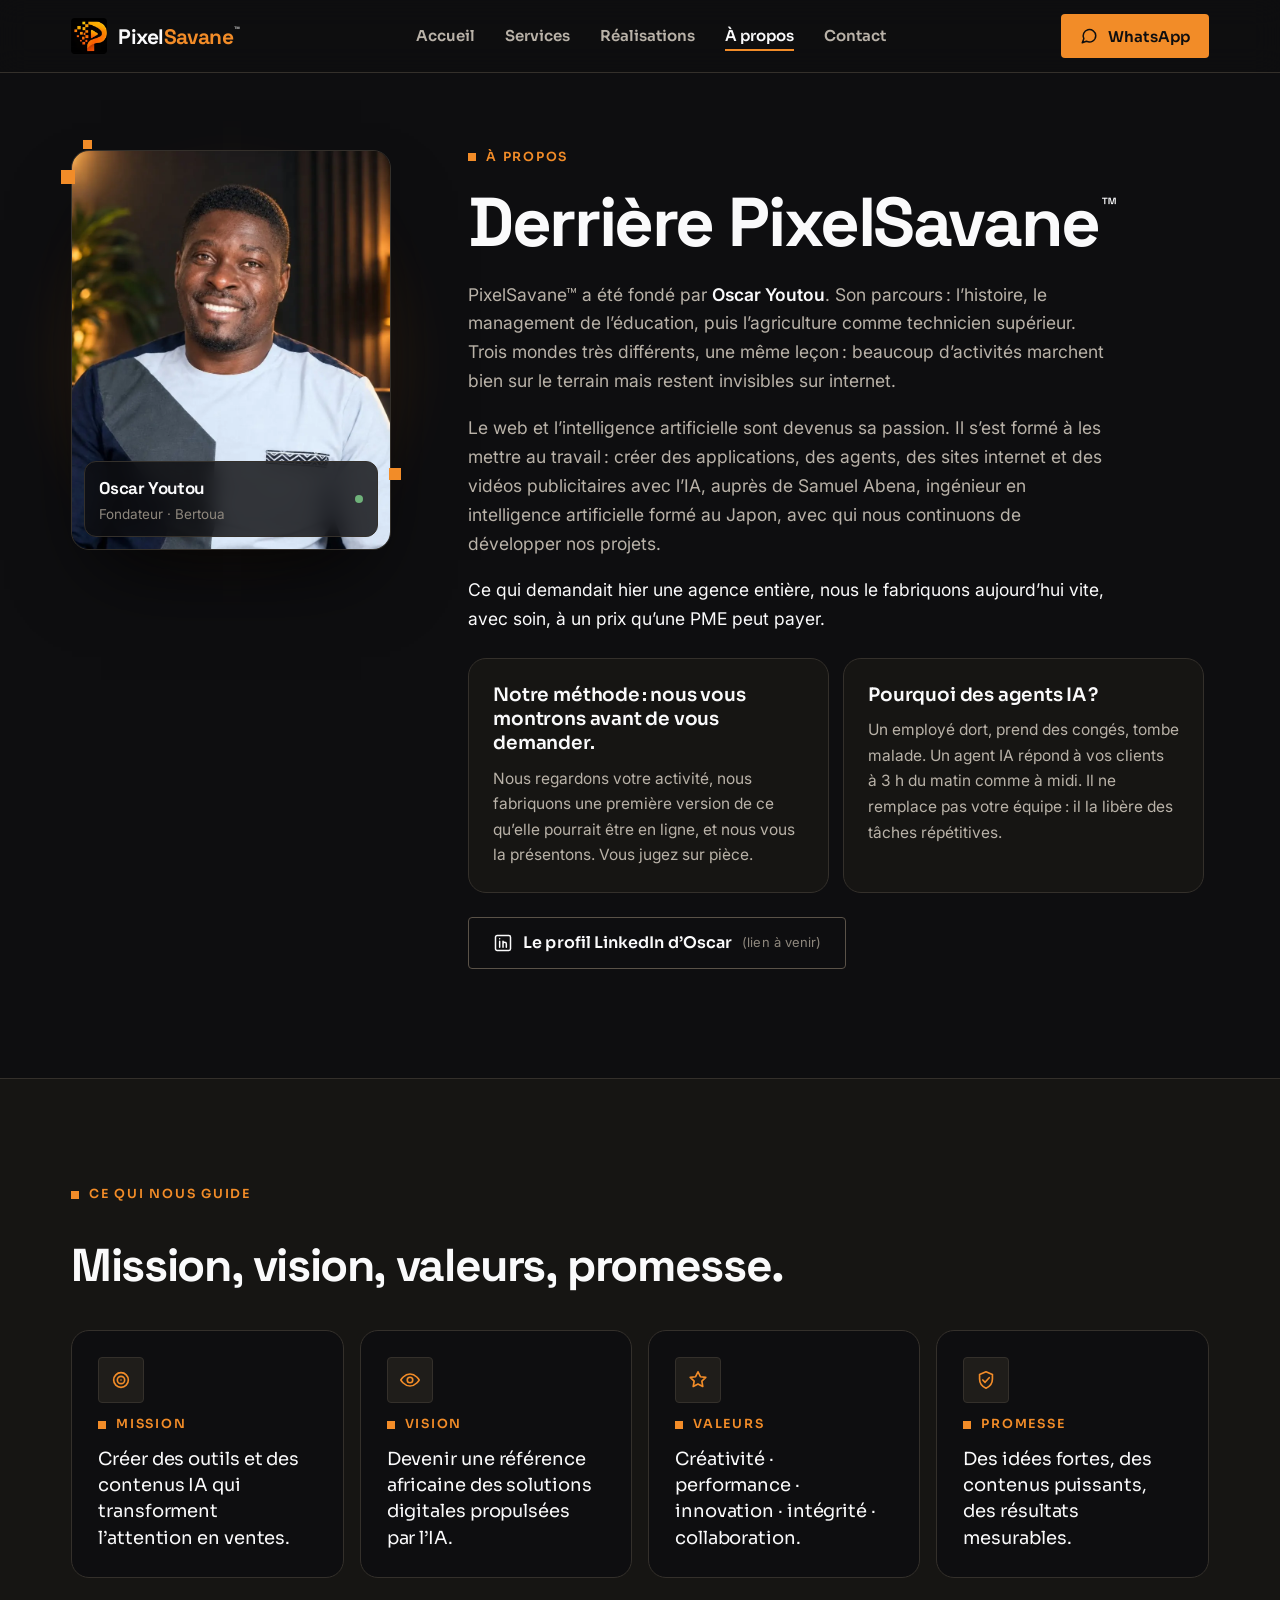
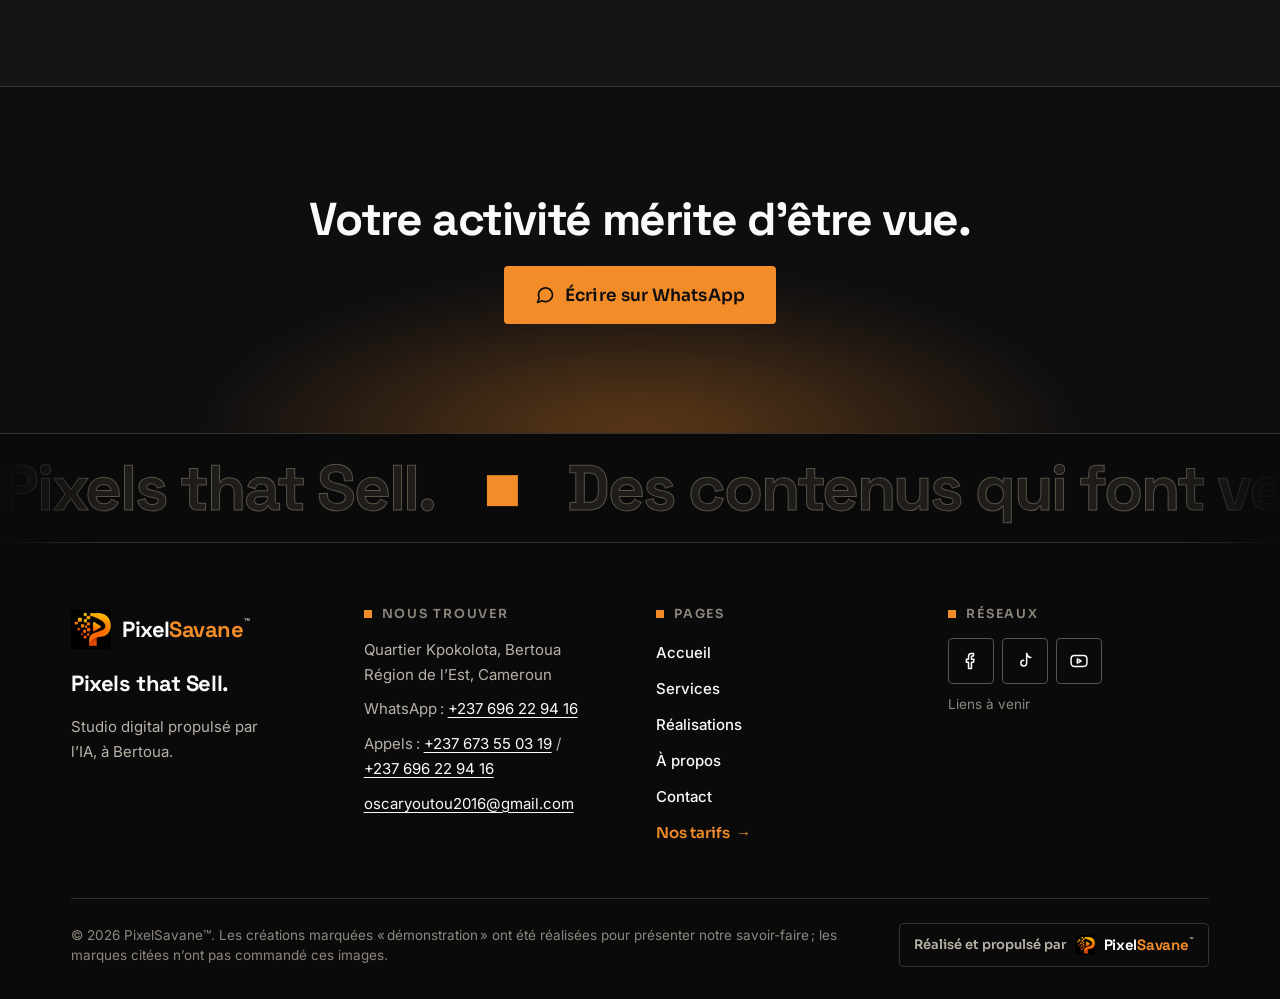
==== a-propos.html @ e48ae639 "Add files via upload" ====
<!doctype html>
<html lang="fr">
<head>
<meta charset="utf-8">
<meta name="viewport" content="width=device-width, initial-scale=1">
<title>À propos · PixelSavane™ : Oscar Youtou, studio digital à Bertoua</title>
<meta name="description" content="PixelSavane a été fondé par Oscar Youtou à Bertoua : un studio digital propulsé par l’IA qui fait exister en ligne les activités qui marchent sur le terrain.">
<meta name="theme-color" content="#0E0E10">
<meta property="og:type" content="website">
<meta property="og:locale" content="fr_FR">
<meta property="og:site_name" content="PixelSavane">
<meta property="og:title" content="À propos · Derrière PixelSavane™">
<meta property="og:description" content="Oscar Youtou, fondateur de PixelSavane, studio digital propulsé par l’IA à Bertoua.">
<meta property="og:image" content="assets/img/oscar-portrait-pro.jpg">
<link rel="icon" type="image/png" href="assets/img/icone.png">
<link rel="preconnect" href="https://fonts.googleapis.com">
<link rel="preconnect" href="https://fonts.gstatic.com" crossorigin>
<link rel="stylesheet" href="https://fonts.googleapis.com/css2?family=Inter:wght@400;500;600&amp;family=JetBrains+Mono:wght@400;500;700&amp;family=Sora:wght@400;600&amp;family=Space+Grotesk:wght@500;700&amp;display=swap">
<link rel="stylesheet" href="assets/css/pixelsavane.css">
<script src="assets/js/config.js" defer></script>
<script src="assets/js/main.js" defer></script>
</head>
<body>
<div class="ps">
<a class="ps-skip" href="#contenu">Aller au contenu</a>

<div class="ps-top">
<header class="ps-hd">
<div class="ps-wrap ps-hd__bar">
<a href="index.html" class="ps-logo" aria-label="PixelSavane, accueil"><img src="assets/img/icone.png" alt="" width="36" height="36"><span class="ps-logo__nom">Pixel<span>Savane</span><sup class="ps-tm">™</sup></span></a>
<nav class="ps-nav ps-only-d" aria-label="Menu principal">
<a href="index.html">Accueil</a>
<a href="services.html">Services</a>
<a href="realisations.html">Réalisations</a>
<a href="a-propos.html" aria-current="page">À propos</a>
<a href="contact.html">Contact</a>
</nav>
<a href="https://wa.me/237696229416" data-wa="Bonjour PixelSavane, j’ai un projet :" class="ps-btn ps-btn--o ps-hd__btn ps-only-d"><svg class="ps-i18" viewBox="0 0 24 24" fill="none" stroke="currentColor" stroke-width="2" stroke-linecap="round" stroke-linejoin="round" aria-hidden="true"><path d="M21 11.5a8.4 8.4 0 0 1-12.4 7.4L3 21l2.1-5.4A8.4 8.4 0 1 1 21 11.5z"></path></svg>WhatsApp</a>
<button type="button" class="ps-btn ps-btn--line ps-hd__btn ps-hd__menu ps-only-m" aria-expanded="false" aria-controls="ps-menu" data-menu><svg class="ps-i18" viewBox="0 0 24 24" fill="none" stroke="currentColor" stroke-width="2" stroke-linecap="round" aria-hidden="true"><path d="M4 7h16M4 12h16M4 17h16"></path></svg><span>Menu</span></button>
</div>
<nav id="ps-menu" class="ps-only-m" aria-label="Menu principal" hidden>
<a href="index.html" class="ps-mlink ps-pop" style="--d:0s"><span>Accueil</span><small aria-hidden="true">01</small></a>
<a href="services.html" class="ps-mlink ps-pop" style="--d:.05s"><span>Services</span><small aria-hidden="true">02</small></a>
<a href="realisations.html" class="ps-mlink ps-pop" style="--d:.1s"><span>Réalisations</span><small aria-hidden="true">03</small></a>
<a href="a-propos.html" aria-current="page" class="ps-mlink ps-pop" style="--d:.15s"><span>À propos</span><small aria-hidden="true">04</small></a>
<a href="contact.html" class="ps-mlink ps-pop" style="--d:.2s"><span>Contact</span><small aria-hidden="true">05</small></a>
<a href="https://wa.me/237696229416" data-wa="Bonjour PixelSavane, j’ai un projet :" class="ps-btn ps-btn--o ps-pop" style="--d:.3s;margin-top:20px;width:100%"><svg viewBox="0 0 24 24" fill="none" stroke="currentColor" stroke-width="2" stroke-linecap="round" stroke-linejoin="round" aria-hidden="true"><path d="M21 11.5a8.4 8.4 0 0 1-12.4 7.4L3 21l2.1-5.4A8.4 8.4 0 1 1 21 11.5z"></path></svg>Écrire sur WhatsApp</a>
<a href="https://pixelsavane-page.vercel.app/" data-lien="pageDeVente" class="ps-btn ps-btn--tarif ps-pop" style="--d:.36s;margin-top:10px;width:100%">Nos tarifs <span class="ps-arr" aria-hidden="true">→</span></a>
</nav>
</header>
</div>

<main id="contenu">

<section aria-labelledby="titre-page" class="ps-sec" style="padding-top:clamp(40px,6cqi,96px);overflow:hidden">
<div class="ps-wrap ps-apropos">
<div class="ps-portrait ps-in">
<div class="ps-glow" aria-hidden="true" style="inset:0 -12% -6%"></div>
<span class="ps-px" style="left:-10px;top:20px;--s:14px"></span>
<span class="ps-px" style="left:12px;top:-10px;--s:9px;--d:.8s"></span>
<span class="ps-px" style="right:-10px;bottom:70px;--s:12px;--d:1.6s"></span>
<figure class="ps-float ps-card" style="--t:9s">
<div class="ps-media"><picture><source srcset="assets/img/oscar-portrait-pro.webp" type="image/webp"><img src="assets/img/oscar-portrait-pro.jpg" alt="Oscar Youtou, fondateur de PixelSavane, souriant" width="820" height="1081"></picture></div>
<figcaption><span><span class="ps-portrait__nom">Oscar Youtou</span><span class="ps-sm">Fondateur · Bertoua</span></span><span class="ps-live" aria-hidden="true"></span></figcaption>
</figure>
</div>
<div class="ps-apropos__txt">
<p class="ps-eye ps-in">À propos</p>
<h1 id="titre-page" class="ps-h1 ps-in" style="--d:.1s">Derrière PixelSavane<sup class="ps-tm">™</sup></h1>
<div class="ps-recit ps-in" style="--d:.2s">
<p class="ps-p">PixelSavane™ a été fondé par <strong>Oscar Youtou</strong>. Son parcours&#8239;: l’histoire, le management de l’éducation, puis l’agriculture comme technicien supérieur. Trois mondes très différents, une même leçon&#8239;: beaucoup d’activités marchent bien sur le terrain mais restent invisibles sur internet.</p>
<p class="ps-p">Le web et l’intelligence artificielle sont devenus sa passion. Il s’est formé à les mettre au travail&#8239;: créer des applications, des agents, des sites internet et des vidéos publicitaires avec l’IA, auprès de <span data-samuel>Samuel Abena</span>, ingénieur en intelligence artificielle formé au Japon, avec qui nous continuons de développer nos projets.</p>
<p class="ps-p" style="color:var(--w)">Ce qui demandait hier une agence entière, nous le fabriquons aujourd’hui vite, avec soin, à un prix qu’une PME peut payer.</p>
</div>
<div class="ps-grid ps-in" style="--d:.3s;--min:260px;gap:14px;max-width:46rem">
<div class="ps-card ps-pilier-mini"><h2 class="ps-h3">Notre méthode&#8239;: nous vous montrons avant de vous demander.</h2><p class="ps-p">Nous regardons votre activité, nous fabriquons une première version de ce qu’elle pourrait être en ligne, et nous vous la présentons. Vous jugez sur pièce.</p></div>
<div class="ps-card ps-pilier-mini"><h2 class="ps-h3">Pourquoi des agents IA&#8239;?</h2><p class="ps-p">Un employé dort, prend des congés, tombe malade. Un agent IA répond à vos clients à 3&nbsp;h du matin comme à midi. Il ne remplace pas votre équipe&#8239;: il la libère des tâches répétitives.</p></div>
</div>
<div class="ps-btns ps-in" style="--d:.4s">
<a href="#" data-lien="linkedin" class="ps-btn ps-btn--line ps-btn--wrap"><svg viewBox="0 0 24 24" fill="none" stroke="currentColor" stroke-width="1.8" stroke-linecap="round" stroke-linejoin="round" aria-hidden="true"><rect x="3" y="3" width="18" height="18" rx="2"></rect><path d="M8 10v7M8 7v.01M12 17v-4a2 2 0 0 1 4 0v4M12 10v7"></path></svg>Le profil LinkedIn d’Oscar <small data-a-venir>(lien à venir)</small></a>
</div>
</div>
</div>
</section>

<section aria-labelledby="t-mvvp" class="ps-sec ps-bt ps-alt">
<div class="ps-wrap ps-col" style="--g:40px">
<div class="ps-rv ps-col"><p class="ps-eye">Ce qui nous guide</p><h2 id="t-mvvp" class="ps-h2">Mission, vision, valeurs, promesse.</h2></div>
<div class="ps-grid" style="--min:240px;gap:16px">
<article class="ps-card ps-rv ps-pilier">
<span class="ps-ico" aria-hidden="true"><svg width="22" height="22" viewBox="0 0 24 24" fill="none" stroke="currentColor" stroke-width="1.8" stroke-linecap="round" stroke-linejoin="round"><path d="M12 4a8 8 0 1 0 0 16 8 8 0 0 0 0-16zM12 8a4 4 0 1 0 0 8 4 4 0 0 0 0-8zM12 12h.01"></path></svg></span>
<h3 class="ps-eye">Mission</h3>
<p>Créer des outils et des contenus IA qui transforment l’attention en ventes.</p>
</article>
<article class="ps-card ps-rv ps-pilier">
<span class="ps-ico" aria-hidden="true"><svg width="22" height="22" viewBox="0 0 24 24" fill="none" stroke="currentColor" stroke-width="1.8" stroke-linecap="round" stroke-linejoin="round"><path d="M2 12s3.6-6.5 10-6.5S22 12 22 12s-3.6 6.5-10 6.5S2 12 2 12zM12 9a3 3 0 1 0 0 6 3 3 0 0 0 0-6z"></path></svg></span>
<h3 class="ps-eye">Vision</h3>
<p>Devenir une référence africaine des solutions digitales propulsées par l’IA.</p>
</article>
<article class="ps-card ps-rv ps-pilier">
<span class="ps-ico" aria-hidden="true"><svg width="22" height="22" viewBox="0 0 24 24" fill="none" stroke="currentColor" stroke-width="1.8" stroke-linecap="round" stroke-linejoin="round"><path d="M12 3l2.6 5.4 5.9.8-4.3 4.1 1 5.8L12 16.4l-5.2 2.7 1-5.8-4.3-4.1 5.9-.8z"></path></svg></span>
<h3 class="ps-eye">Valeurs</h3>
<p>Créativité · performance · innovation · intégrité · collaboration.</p>
</article>
<article class="ps-card ps-rv ps-pilier">
<span class="ps-ico" aria-hidden="true"><svg width="22" height="22" viewBox="0 0 24 24" fill="none" stroke="currentColor" stroke-width="1.8" stroke-linecap="round" stroke-linejoin="round"><path d="M12 3l7 3v5c0 4.5-3 8.3-7 10-4-1.7-7-5.5-7-10V6zM8.5 12l2.5 2.5 4.5-5"></path></svg></span>
<h3 class="ps-eye">Promesse</h3>
<p>Des idées fortes, des contenus puissants, des résultats mesurables.</p>
</article>
</div>
</div>
</section>

<section aria-labelledby="t-appel" class="ps-sec ps-bt" style="overflow:hidden">
<div class="ps-glow" aria-hidden="true" style="left:15%;right:15%;bottom:-45%;height:90%"></div>
<div class="ps-wrap ps-rv" style="position:relative;display:flex;flex-direction:column;align-items:center;text-align:center;gap:22px">
<h2 id="t-appel" class="ps-h2">Votre activité mérite d’être&nbsp;vue.</h2>
<a href="https://wa.me/237696229416" data-wa="Bonjour PixelSavane, voici ce que je fais :" class="ps-btn ps-btn--o ps-btn--xl"><svg viewBox="0 0 24 24" fill="none" stroke="currentColor" stroke-width="2" stroke-linecap="round" stroke-linejoin="round" aria-hidden="true"><path d="M21 11.5a8.4 8.4 0 0 1-12.4 7.4L3 21l2.1-5.4A8.4 8.4 0 1 1 21 11.5z"></path></svg>Écrire sur WhatsApp</a>
</div>
</section>

</main>

<footer class="ps-ft">
<div class="ps-mqw ps-ft-band" aria-hidden="true">
<div class="ps-mq"><span>Pixels that Sell.</span><b>■</b><span>Des contenus qui font vendre.</span><b>■</b><span>Pixels that Sell.</span><b>■</b><span>Des contenus qui font vendre.</span><b>■</b></div>
</div>
<div class="ps-wrap ps-ft-in">
<div class="ps-ft-grid">
<div class="ps-col" style="--g:14px">
<a href="index.html" class="ps-logo ps-logo--ft" aria-label="PixelSavane, accueil"><img src="assets/img/icone.png" alt="" width="40" height="40"><span class="ps-logo__nom">Pixel<span>Savane</span><sup class="ps-tm">™</sup></span></a>
<p class="ps-ft-slogan">Pixels that Sell.</p>
<p class="ps-p">Studio digital propulsé par l’IA, à&nbsp;Bertoua.</p>
</div>
<div class="ps-col" style="--g:10px">
<h2 class="ps-eye ps-ft-h">Nous trouver</h2>
<p class="ps-p">Quartier Kpokolota, Bertoua<br>Région de l’Est, Cameroun</p>
<p class="ps-p">WhatsApp&#8239;: <a href="https://wa.me/237696229416" class="ps-ft-a">+237 696 22 94 16</a></p>
<p class="ps-p">Appels&#8239;: <a href="tel:+237673550319" class="ps-ft-a">+237 673 55 03 19</a> / <a href="tel:+237696229416" class="ps-ft-a">+237 696 22 94 16</a></p>
<p class="ps-p"><a href="mailto:oscaryoutou2016@gmail.com" class="ps-ft-mail">oscaryoutou2016@gmail.com</a></p>
</div>
<nav class="ps-ft-nav" aria-label="Pages">
<h2 class="ps-eye ps-ft-h">Pages</h2>
<a href="index.html" class="ps-lnk ps-lnk--w">Accueil</a>
<a href="services.html" class="ps-lnk ps-lnk--w">Services</a>
<a href="realisations.html" class="ps-lnk ps-lnk--w">Réalisations</a>
<a href="a-propos.html" class="ps-lnk ps-lnk--w">À propos</a>
<a href="contact.html" class="ps-lnk ps-lnk--w">Contact</a>
<a href="https://pixelsavane-page.vercel.app/" data-lien="pageDeVente" class="ps-lnk">Nos tarifs <span class="ps-arr" aria-hidden="true">→</span></a>
</nav>
<div class="ps-col" style="--g:10px">
<h2 class="ps-eye ps-ft-h">Réseaux</h2>
<div class="ps-soc">
<a href="#" data-lien="facebook" aria-label="Facebook (lien à venir)" class="ps-btn ps-btn--line"><svg viewBox="0 0 24 24" fill="none" stroke="currentColor" stroke-width="1.8" stroke-linecap="round" stroke-linejoin="round" aria-hidden="true"><path d="M15 3h-2.5A3.5 3.5 0 0 0 9 6.5V10H6.5v3.5H9V21h3.5v-7.5H15l.5-3.5h-3V7a1 1 0 0 1 1-1H15z"></path></svg></a>
<a href="#" data-lien="tiktok" aria-label="TikTok (lien à venir)" class="ps-btn ps-btn--line"><svg viewBox="0 0 24 24" fill="none" stroke="currentColor" stroke-width="1.8" stroke-linecap="round" stroke-linejoin="round" aria-hidden="true"><path d="M14 3v11.5a3.5 3.5 0 1 1-3.5-3.5"></path><path d="M14 3c.5 2.8 2.4 4.5 5 4.8"></path></svg></a>
<a href="#" data-lien="youtube" aria-label="YouTube (lien à venir)" class="ps-btn ps-btn--line"><svg viewBox="0 0 24 24" fill="none" stroke="currentColor" stroke-width="1.8" stroke-linecap="round" stroke-linejoin="round" aria-hidden="true"><rect x="2.5" y="5.5" width="19" height="13" rx="4"></rect><path d="M10 9.5l4.5 2.5-4.5 2.5z"></path></svg></a>
</div>
<p class="ps-sm" data-reseaux-note>Liens à venir</p>
</div>
</div>
<div class="ps-ft-bot">
<p class="ps-sm">© 2026 PixelSavane™. Les créations marquées «&#8239;démonstration&#8239;» ont été réalisées pour présenter notre savoir-faire&#8239;; les marques citées n’ont pas commandé ces images.</p>
<a href="index.html" class="ps-logo ps-sign">Réalisé et propulsé par <img src="assets/img/icone.png" alt="" width="20" height="20"><span class="ps-logo__nom">Pixel<span>Savane</span><sup class="ps-tm">™</sup></span></a>
</div>
</div>
</footer>

<div class="ps-only-m ps-mbar">
<a href="https://wa.me/237696229416" data-wa="Bonjour PixelSavane, j’ai un projet :" class="ps-btn ps-btn--o"><svg viewBox="0 0 24 24" fill="none" stroke="currentColor" stroke-width="2" stroke-linecap="round" stroke-linejoin="round" aria-hidden="true"><path d="M21 11.5a8.4 8.4 0 0 1-12.4 7.4L3 21l2.1-5.4A8.4 8.4 0 1 1 21 11.5z"></path></svg>Écrire sur WhatsApp</a>
</div>
</div>
</body>
</html>
---- assets/css/pixelsavane.css ----
body{margin:0;background:#0E0E10}
.ps,.ps-c{--o:#F28C28;--o2:#FFA24D;--o3:#D9761A;--ink:#0E0E10;--w:#FAFAFB;--t2:#B9B2A8;--t3:#8E877D;--s1:#161513;--s2:#1F1D1A;--l:#34302B;--l2:#5A5248;--v:#6FB27A;--ease:cubic-bezier(.2,.7,.2,1);--ft:"Space Grotesk","Arial Narrow",sans-serif;--fs:Sora,"Segoe UI",sans-serif;--fb:Inter,"Segoe UI",Roboto,sans-serif;--fm:"JetBrains Mono",ui-monospace,Consolas,monospace;color:var(--w);font:400 17px/1.65 var(--fb);-webkit-font-smoothing:antialiased;-moz-osx-font-smoothing:grayscale;font-kerning:normal;font-feature-settings:"kern","liga","calt"}
.ps{container:ps/inline-size;width:100%;background:var(--ink);overflow-x:clip}
.ps *,.ps-c *{box-sizing:border-box}
.ps ::selection,.ps-c ::selection{background:var(--o);color:var(--ink)}
.ps-wrap{max-width:1240px;margin:0 auto;padding-inline:clamp(20px,4cqi,56px)}
.ps-sec{position:relative;padding-block:clamp(72px,8.5cqi,128px)}
.ps-bt{border-top:1px solid var(--l)}
.ps-alt{background:var(--s1)}
.ps-h1{margin:0;font-family:var(--ft);font-weight:700;font-size:clamp(40px,5.4cqi,80px);line-height:.98;letter-spacing:-.035em;text-wrap:balance}
.ps-h2{margin:0;font-family:var(--ft);font-weight:700;font-size:clamp(31px,3.6cqi,54px);line-height:1.04;letter-spacing:-.03em;text-wrap:balance}
.ps-h3{margin:0;font-family:var(--fs);font-weight:600;font-size:clamp(18px,1.45cqi,21px);line-height:1.3;letter-spacing:-.01em}
.ps-eye{margin:0;display:inline-flex;align-items:center;gap:10px;font-family:var(--fs);font-weight:600;font-size:12.5px;line-height:1.2;letter-spacing:.14em;text-transform:uppercase;color:var(--o)}
.ps-eye::before{content:"";width:8px;height:8px;background:var(--o);flex:none}
.ps-lead{margin:0;max-width:36rem;font-size:clamp(17.5px,1.45cqi,20.5px);line-height:1.6;color:var(--t2);text-wrap:pretty}
.ps-p{margin:0;font-size:16.5px;line-height:1.65;color:var(--t2);text-wrap:pretty}
.ps-sm{margin:0;font-size:13.5px;line-height:1.5;color:var(--t3)}
.ps-num{font-family:var(--ft);font-weight:700;font-variant-numeric:tabular-nums;letter-spacing:-.02em}
.ps-acc{color:var(--o)}
.ps-btn{position:relative;display:inline-flex;align-items:center;justify-content:center;gap:10px;min-height:52px;padding:0 24px;border-radius:4px;border:1px solid transparent;font-family:var(--fs);font-weight:600;font-size:16px;line-height:1;letter-spacing:.005em;text-decoration:none;white-space:nowrap;cursor:pointer;transition:transform .25s var(--ease),box-shadow .3s var(--ease),background-color .25s,border-color .25s,color .25s;-webkit-tap-highlight-color:transparent}
.ps-btn svg{flex:none;width:20px;height:20px;transition:transform .3s var(--ease)}
.ps-btn:hover{transform:translateY(-2px)}
.ps-btn:hover .ps-arr{transform:translateX(4px)}
.ps-btn:active{transform:translateY(0) scale(.97);transition-duration:.08s}
.ps-btn:focus-visible,.ps-lnk:focus-visible,.ps-chip:focus-visible,.ps-nav a:focus-visible{outline:2px solid var(--w);outline-offset:3px}
.ps-btn--o{background:var(--o);color:var(--ink)}
.ps-btn--o:hover{background:var(--o2);box-shadow:0 14px 34px -10px rgba(242,140,40,.7)}
.ps-btn--o:active{background:var(--o3)}
.ps-btn--line{border-color:var(--l2);color:var(--w);background:transparent}
.ps-btn--line:hover{border-color:var(--w);background:var(--s2)}
.ps-btn--tarif{border-color:var(--o);color:var(--o);background:transparent}
.ps-btn--tarif:hover{background:rgba(242,140,40,.1);color:var(--o2)}
.ps-btn--xl{min-height:58px;padding:0 30px;font-size:17px}
.ps-btns{display:flex;flex-wrap:wrap;gap:12px}
.ps-lnk{display:inline-flex;align-items:center;gap:6px;min-height:44px;color:var(--o);font-family:var(--fs);font-weight:600;font-size:15px;text-decoration:none;background:linear-gradient(currentColor,currentColor) 0 calc(100% - 10px)/0 1.5px no-repeat;transition:background-size .35s var(--ease),color .2s}
.ps-lnk:hover{background-size:100% 1.5px;color:var(--o2)}
.ps-arr{display:inline-block;transition:transform .3s var(--ease)}
.ps-lnk:hover .ps-arr{transform:translateX(4px)}
.ps-tag{display:inline-flex;align-items:center;gap:6px;padding:5px 9px;border-radius:4px;font-family:var(--fs);font-weight:600;font-size:12px;line-height:1.2;letter-spacing:.01em;white-space:nowrap}
.ps-tag--r{background:var(--o);color:var(--ink)}
.ps-tag--d{background:rgba(14,14,16,.82);border:1px solid var(--l2);color:#E4DED5;-webkit-backdrop-filter:blur(6px);backdrop-filter:blur(6px)}
.ps-tag--w{border:1px solid var(--v);color:var(--v)}
.ps-card{position:relative;display:flex;flex-direction:column;border-radius:18px;background:var(--s1);border:1px solid var(--l);overflow:hidden;transition:transform .5s var(--ease),border-color .4s,box-shadow .5s var(--ease)}
.ps-card:hover{transform:translateY(-6px);border-color:rgba(242,140,40,.55);box-shadow:0 30px 60px -28px rgba(0,0,0,.9),0 0 40px -12px rgba(242,140,40,.28)}
.ps-media{position:relative;overflow:hidden;background:var(--s2)}
.ps-media img{display:block;width:100%;height:100%;object-fit:cover;transition:transform 1.1s var(--ease)}
.ps-card:hover .ps-media img{transform:scale(1.06)}
.ps-ico{width:46px;height:46px;flex:none;border-radius:4px;background:var(--s2);border:1px solid var(--l);display:flex;align-items:center;justify-content:center;color:var(--o);transition:transform .5s var(--ease),background-color .3s,color .3s}
.ps-card:hover .ps-ico{transform:rotate(-8deg) scale(1.08);background:var(--o);color:var(--ink)}
.ps-nav{display:flex;gap:2px}
.ps-nav a{position:relative;display:flex;align-items:center;min-height:44px;padding:0 14px;font-family:var(--fs);font-weight:600;font-size:15px;color:var(--t2);text-decoration:none;transition:color .2s}
.ps-nav a::after{content:"";position:absolute;left:14px;right:14px;bottom:7px;height:2px;background:var(--o);transform:scaleX(0);transform-origin:left;transition:transform .35s var(--ease)}
.ps-nav a:hover,.ps-nav a[aria-current=page]{color:var(--w)}
.ps-nav a:hover::after,.ps-nav a[aria-current=page]::after{transform:scaleX(1)}
.ps-logo img{transition:transform .5s var(--ease)}
.ps-logo:hover img{transform:rotate(-8deg) scale(1.06)}
@keyframes psRise{from{opacity:0;transform:translateY(26px)}to{opacity:1;transform:none}}
@keyframes psFloat{0%,100%{transform:translateY(0)}50%{transform:translateY(-12px)}}
@keyframes psPix{0%,100%{opacity:.2;transform:translateY(0) scale(.8)}50%{opacity:1;transform:translateY(-10px) scale(1)}}
@keyframes psGlow{0%,100%{opacity:.7;transform:scale(1)}50%{opacity:1;transform:scale(1.08)}}
@keyframes psMq{to{transform:translateX(-50%)}}
@keyframes psGrow{from{transform:scaleX(0)}to{transform:scaleX(1)}}
@keyframes psPop{from{opacity:0;transform:translateY(14px) scale(.98)}to{opacity:1;transform:none}}
@keyframes psBlink{50%{opacity:0}}
@keyframes psPulse{0%{box-shadow:0 0 0 0 rgba(111,178,122,.55)}70%,100%{box-shadow:0 0 0 9px rgba(111,178,122,0)}}
.ps-in{animation:psRise .9s var(--ease) both;animation-delay:var(--d,0s)}
.ps-pop{animation:psPop .55s var(--ease) both;animation-delay:var(--d,0s)}
.ps-float{animation:psFloat var(--t,7s) ease-in-out infinite;animation-delay:var(--d,0s)}
.ps-px{position:absolute;display:block;width:var(--s,10px);height:var(--s,10px);background:var(--o);animation:psPix var(--t,4.5s) ease-in-out infinite;animation-delay:var(--d,0s);pointer-events:none}
.ps-glow{position:absolute;pointer-events:none;background:radial-gradient(closest-side,rgba(242,140,40,.36),rgba(242,140,40,0));filter:blur(26px);animation:psGlow 6s ease-in-out infinite}
.ps-live{width:8px;height:8px;border-radius:4px;background:var(--v);flex:none;animation:psPulse 2.2s ease-out infinite}
.ps-mqw{overflow:hidden;-webkit-mask-image:linear-gradient(90deg,transparent,#000 8%,#000 92%,transparent);mask-image:linear-gradient(90deg,transparent,#000 8%,#000 92%,transparent)}
.ps-mq{display:flex;width:max-content;animation:psMq 40s linear infinite}
.ps-mqw:hover .ps-mq{animation-play-state:paused}
@supports (animation-timeline: view()){
.ps-rv{animation:psRise linear both;animation-timeline:view();animation-range:entry 0% entry 70%}
.ps-grow{transform-origin:left;animation:psGrow linear both;animation-timeline:view();animation-range:entry 30% cover 55%}
}
@media (prefers-reduced-motion:reduce){.ps *,.ps-c *{animation:none!important;transition:none!important}}
.ps-only-m{display:none!important}
.ps-split{display:flex;align-items:center;gap:clamp(40px,6cqi,88px)}
.ps-split>*{flex:1 1 0;min-width:0}
.ps-split--rev{flex-direction:row-reverse}
.ps-grid{display:grid;gap:20px;grid-template-columns:repeat(auto-fit,minmax(min(var(--min,260px),100%),1fr))}
@container ps (max-width: 760px){
.ps-only-m{display:flex!important}
.ps-only-d{display:none!important}
.ps-split,.ps-split--rev{flex-direction:column;align-items:stretch}
.ps-btns>.ps-btn{flex:1 1 100%}
.ps-card:hover{transform:none}
}
@keyframes psDot{0%,80%,100%{opacity:.25;transform:translateY(0)}40%{opacity:1;transform:translateY(-3px)}}
.ps-dot{display:block;width:7px;height:7px;border-radius:4px;background:var(--o);animation:psDot 1.2s ease-in-out infinite;animation-delay:var(--d,0s)}
.ps-caret{display:inline-block;width:7px;height:15px;margin-left:1px;background:var(--o);vertical-align:-3px;animation:psBlink 1s steps(1) infinite}
.ps-chat{font-family:var(--fm);font-feature-settings:"zero" 0,"calt" 1,"liga" 1}
.ps-chip{cursor:pointer}
.ps-field{width:100%;min-height:54px;padding:0 16px;border-radius:4px;border:1px solid var(--l2);background:var(--ink);color:var(--w);font:500 16px/1.4 var(--fb);transition:border-color .2s,box-shadow .25s}
.ps-field::placeholder{color:#7A746B}
.ps-field:hover{border-color:#7A7166}
.ps-field:focus{outline:none;border-color:var(--o);box-shadow:0 0 0 4px rgba(242,140,40,.18)}
.ps-check{display:inline-flex;align-items:center;gap:10px;min-height:46px;padding:0 14px;border-radius:4px;cursor:pointer;font-size:15px;font-weight:500;transition:border-color .2s,background-color .2s,transform .2s var(--ease)}
.ps-check:hover{transform:translateY(-1px)}
.ps-check input{width:18px;height:18px;margin:0;accent-color:var(--o)}
.ps-tm{font-size:.42em;vertical-align:.95em;line-height:0;margin-left:.06em;font-weight:500;letter-spacing:0}
.ps-row{display:flex;flex-wrap:wrap;align-items:center;gap:14px 28px;padding:22px 4px;border-bottom:1px solid var(--l);transition:background-color .3s,padding .35s var(--ease)}
.ps-row:hover{background:linear-gradient(90deg,rgba(242,140,40,.07),transparent 70%);padding-left:14px}
.ps-lvl{display:flex;gap:5px}
.ps-lvl i{display:block;width:10px;height:10px;background:var(--l);transition:background-color .3s,transform .3s var(--ease)}
.ps-lvl i.on{background:var(--o)}
.ps-row:hover .ps-lvl i.on{transform:translateY(-3px)}
.ps-row:hover .ps-lvl i.on:nth-child(2){transition-delay:.04s}.ps-row:hover .ps-lvl i.on:nth-child(3){transition-delay:.08s}.ps-row:hover .ps-lvl i.on:nth-child(4){transition-delay:.12s}.ps-row:hover .ps-lvl i.on:nth-child(5){transition-delay:.16s}
@container ps (max-width: 760px){.ps-row:hover{padding-left:4px}.ps-row .ps-btn{flex:1 1 100%}}
.ps-media .ps-ba{position:absolute;inset:0;opacity:0;transition:opacity .6s var(--ease),transform 1.1s var(--ease)}
.ps-card:hover .ps-media .ps-ba{opacity:1}
.ps-ba-tag{position:absolute;top:10px;left:10px;transition:opacity .4s}
.ps-card:hover .ps-ba-tag{opacity:0}

/* ===== Site : styles inline des maquettes passés en classes (rendu identique) ===== */
.ps-skip{position:absolute;left:12px;top:-60px;z-index:100;padding:12px 16px;border-radius:4px;background:var(--o);color:var(--ink);font-family:var(--fs);font-weight:600;text-decoration:none;transition:top .2s}
.ps-skip:focus{top:12px}
.ps-col{display:flex;flex-direction:column;gap:var(--g,18px)}
.ps-headrow{display:flex;flex-wrap:wrap;align-items:flex-end;justify-content:space-between;gap:18px}
.ps-sq{width:10px;height:10px;background:var(--o);flex:none}
.ps-btn svg.ps-i18{width:18px;height:18px}

/* En-tête */
.ps-top{position:sticky;top:0;z-index:50}
.ps-hd{width:100%;background:rgba(14,14,16,.86);-webkit-backdrop-filter:blur(14px);backdrop-filter:blur(14px);border-bottom:1px solid var(--l)}
.ps-hd__bar{min-height:72px;display:flex;align-items:center;justify-content:space-between;gap:24px}
.ps-logo{display:flex;align-items:center;gap:11px;min-height:44px;text-decoration:none}
.ps-logo img{width:36px;height:36px;border-radius:4px;display:block}
.ps-logo__nom{font-family:var(--ft);font-weight:700;font-size:21px;letter-spacing:-.025em;color:var(--w);line-height:1}
.ps-logo__nom>span{color:var(--o)}
.ps-logo__nom .ps-tm{font-size:.5em}
.ps-hd__btn{min-height:44px;padding:0 18px;font-size:15px}
.ps-hd__menu{padding:0 16px}
#ps-menu{flex-direction:column;padding:4px 20px 24px;border-top:1px solid var(--l);background:var(--ink)}
#ps-menu[hidden]{display:none!important}
.ps-mlink{display:flex;align-items:center;justify-content:space-between;min-height:58px;text-decoration:none;font-family:var(--ft);font-weight:700;font-size:24px;letter-spacing:-.02em;border-bottom:1px solid var(--l);color:var(--w)}
.ps-mlink[aria-current=page]{color:var(--o)}
.ps-mlink:focus-visible{outline:2px solid var(--w);outline-offset:3px}
.ps-mlink small{font-family:var(--ft);font-size:13px;color:var(--t3);font-variant-numeric:tabular-nums}

/* Ouverture */
.ps-hero{padding-top:clamp(40px,6cqi,96px);overflow:hidden}
.ps-hero__txt{display:flex;flex-direction:column;gap:26px;align-items:flex-start}
.ps-badge{margin:0;display:inline-flex;align-items:center;gap:10px;padding:7px 12px;border:1px solid var(--l);border-radius:4px;background:var(--s1);font-family:var(--fs);font-weight:600;font-size:13px;line-height:1.2;color:var(--t2)}
.ps-hero__vis{position:relative;aspect-ratio:1/.92;width:100%}
.ps-fig{position:absolute;margin:0;border-radius:18px;overflow:hidden;border:1px solid var(--l);box-shadow:0 30px 70px -20px rgba(0,0,0,.85)}
.ps-fig img{display:block;width:100%;height:auto;object-fit:cover}
.ps-browser{display:flex;align-items:center;gap:6px;padding:9px 12px;background:var(--s2)}
.ps-browser i{width:8px;height:8px;border-radius:4px;background:var(--l2)}
.ps-browser span{margin-left:10px;min-width:0;font-family:var(--fm);font-size:11px;color:var(--t3);white-space:nowrap;overflow:hidden;text-overflow:ellipsis}

/* Bandeaux défilants */
.ps-band{border-bottom:1px solid var(--l);padding:20px 0;background:#0B0B0C}
.ps-band .ps-mq{gap:40px;align-items:center;font-family:var(--ft);font-weight:700;font-size:clamp(24px,2.6cqi,36px);letter-spacing:-.025em;line-height:1;white-space:nowrap;color:var(--w)}
.ps-out{color:#0B0B0C;-webkit-text-stroke:1px var(--t3)}

/* Méthode */
.ps-track{height:2px;background:var(--l);margin-bottom:30px;position:relative;overflow:hidden}
.ps-track>div{position:absolute;inset:0;background:var(--o)}
.ps-steps{list-style:none;margin:0;padding:0;gap:36px}
.ps-steps>li{display:flex;flex-direction:column;gap:12px}
.ps-step-n{font-size:52px;line-height:.9;color:var(--o)}

/* Cartes services */
.ps-svc{padding:26px 24px 22px;gap:14px;text-decoration:none;color:var(--w)}
.ps-svc .ps-p{font-size:15.5px;flex:1 1 auto}
.ps-svc__foot{padding-top:12px;border-top:1px solid var(--l)}
.ps-svc__foot .ps-lnk{min-height:32px}

/* Agent IA */
.ps-agent{border-bottom:1px solid var(--l);overflow:hidden}
.ps-mono-tags{list-style:none;margin:0;padding:0;display:flex;flex-wrap:wrap;gap:8px;font-family:var(--fm);font-size:12.5px;color:var(--t2)}
.ps-mono-tags li{padding:7px 11px;border:1px solid var(--l);border-radius:4px;background:var(--ink)}
.ps-agent__demo{position:relative;display:flex;flex-direction:column;align-items:center;gap:14px}
.ps-agent__note{position:relative;font-family:var(--fm);font-size:12px}

/* Fenêtre Telegram */
.ps-phone{width:100%;max-width:340px;height:680px;margin:0 auto;padding:9px;border-radius:18px;background:var(--s2);border:1px solid var(--l2);box-shadow:0 40px 80px -30px rgba(0,0,0,.9),0 0 0 1px rgba(242,140,40,.08)}
.ps-phone__scr{width:100%;height:100%;border-radius:12px;overflow:hidden;background:#121110;display:flex;flex-direction:column}
.ps-tg-hd{display:flex;align-items:center;gap:10px;padding:11px 12px;background:#1A1816;border-bottom:1px solid var(--l)}
.ps-tg-av{width:38px;height:38px;flex:none;border-radius:4px;background:var(--o);color:var(--ink);display:flex;align-items:center;justify-content:center;font-weight:700;font-size:14px;letter-spacing:-.02em}
.ps-tg-id{display:flex;flex-direction:column;gap:2px;min-width:0;flex:1 1 auto}
.ps-tg-nm{font-weight:700;font-size:13.5px;color:var(--w);white-space:nowrap;overflow:hidden;text-overflow:ellipsis}
.ps-tg-st{display:flex;align-items:center;gap:6px;font-size:11.5px;color:var(--v);white-space:nowrap}
.ps-tg-st.is-typing{color:var(--o)}
.ps-tg-st .ps-live{width:6px;height:6px}
.ps-btn.ps-tg-replay{min-height:34px;padding:0 10px;font-family:var(--fm);font-size:11.5px;font-weight:500;gap:6px}
.ps-btn.ps-tg-replay svg{width:14px;height:14px}
.ps-tg-log{flex:1 1 auto;min-height:0;overflow:hidden;display:flex;flex-direction:column;justify-content:flex-end;gap:8px;padding:12px 10px 10px}
.ps-tg-date{align-self:center;padding:3px 10px;border-radius:18px;background:#262320;color:var(--t2);font-size:11px;margin-bottom:2px}
.ps-b{max-width:88%;color:var(--w);padding:9px 11px 6px;font-size:12.5px;line-height:1.55}
.ps-b--bot{align-self:flex-start;background:#211F1C;border:1px solid var(--l);border-radius:4px 18px 18px 18px}
.ps-b--moi{align-self:flex-end;max-width:84%;background:#4A2E12;border-radius:18px 4px 18px 18px;white-space:pre-line}
.ps-b b{display:block;font-weight:700;color:#FFB873}
.ps-b b:not(:first-child){margin-top:6px}
.ps-b__h{display:block;text-align:right;font-size:10.5px;color:var(--t3);margin-top:2px}
.ps-b--moi .ps-b__h{color:#E8CFB2}
.ps-b--dots{display:flex;align-items:center;gap:5px;padding:12px 14px}
.ps-tg-ft{display:flex;align-items:flex-end;gap:8px;padding:9px 10px;border-top:1px solid var(--l);background:#1A1816}
.ps-tg-in{flex:1 1 auto;min-width:0;min-height:38px;max-height:120px;overflow:hidden;border-radius:18px;background:#262320;padding:9px 14px;font-size:12.5px;line-height:1.5;white-space:pre-line;color:var(--t3)}
.ps-tg-in.is-on{color:var(--w)}
.ps-tg-send{width:38px;height:38px;flex:none;border-radius:18px;background:var(--l2);display:flex;align-items:center;justify-content:center;color:var(--ink);transition:transform .2s,background-color .2s}
.ps-tg-send.is-on{background:var(--o)}
.ps-tg-send.is-sent{transform:scale(1.15)}

/* Réalisations */
.ps-real__media{aspect-ratio:16/10;border-bottom:1px solid var(--l)}
.ps-real__body{padding:24px;display:flex;flex-direction:column;gap:12px}
.ps-real__meta{display:flex;flex-wrap:wrap;gap:10px;align-items:center}
.ps-real__meta .ps-sm{font-size:14px;color:var(--t2)}
.ps-h2.ps-h2--card{font-size:clamp(24px,2.2cqi,30px)}
.ps-gal{flex:none;width:clamp(150px,15cqi,210px);aspect-ratio:3/4;border-radius:18px}
.ps-gal .ps-media{display:block;height:100%}

/* Pourquoi l'IA */
.ps-pxgrid{position:absolute;right:7%;top:50%;transform:translateY(-50%);display:grid;grid-template-columns:repeat(6,20px);gap:12px}
.ps-pxgrid .ps-px{position:static;--s:20px}

/* Tarifs (prix gardés dans config.js, non affichés : la page de vente fait foi) */
.ps-row__n{width:34px;font-size:15px;color:var(--t3)}
.ps-row__main{flex:1 1 260px;min-width:0;display:flex;flex-direction:column;gap:4px}
.ps-row__main .ps-p{font-size:15px}
.ps-row__lvl{display:flex;flex-direction:column;gap:7px;min-width:120px}
.ps-cap{font-size:11.5px;letter-spacing:.12em;text-transform:uppercase;font-family:var(--fs);font-weight:600}
.ps-btn.ps-row__btn{min-height:46px;padding:0 16px;font-size:15px}
.ps-tarifs__fin{display:flex;flex-wrap:wrap;align-items:center;justify-content:space-between;gap:16px 24px}

/* Dernier appel */
.ps-final{position:relative;max-width:860px;display:flex;flex-direction:column;align-items:center;text-align:center;gap:22px}
.ps-final .ps-h1{font-size:clamp(36px,4.4cqi,64px)}

/* Barre WhatsApp mobile */
.ps-mbar{position:sticky;bottom:0;z-index:40;padding:10px 16px 12px;background:rgba(14,14,16,.9);-webkit-backdrop-filter:blur(14px);backdrop-filter:blur(14px);border-top:1px solid var(--l)}
.ps-mbar .ps-btn{width:100%}

/* Pied de page */
.ps-ft{width:100%;background:#0A0A0B;border-top:1px solid var(--l);position:relative;overflow:hidden}
.ps-ft-band{border-bottom:1px solid var(--l);padding:22px 0}
.ps-ft-band .ps-mq{gap:48px;font-family:var(--ft);font-weight:700;font-size:clamp(34px,5cqi,64px);letter-spacing:-.035em;line-height:1;white-space:nowrap;color:var(--s2);-webkit-text-stroke:1px var(--l2)}
.ps-ft-band b{font-weight:inherit;color:var(--o);-webkit-text-stroke:0}
.ps-ft-in{padding-top:64px;padding-bottom:32px;display:flex;flex-direction:column;gap:48px}
.ps-ft-grid{display:grid;grid-template-columns:repeat(auto-fit,minmax(min(210px,100%),1fr));gap:40px 32px}
.ps-ft .ps-p{font-size:15px}
.ps-ft-h.ps-eye{color:var(--t3);margin-bottom:6px}
.ps-ft-a{color:var(--w);text-underline-offset:3px;white-space:nowrap}
.ps-ft-mail{color:var(--w);text-underline-offset:3px;overflow-wrap:anywhere}
.ps-ft-slogan{margin:0;font-family:var(--ft);font-weight:700;font-size:22px;letter-spacing:-.02em;color:var(--w)}
.ps-logo--ft img{width:40px;height:40px}
.ps-logo--ft .ps-logo__nom{font-size:22px;line-height:1.65}
.ps-ft-nav{display:flex;flex-direction:column;gap:2px}
.ps-ft-nav .ps-ft-h{margin-bottom:12px}
.ps-ft-nav .ps-lnk{min-height:34px}
.ps-lnk.ps-lnk--w{color:var(--w);font-family:var(--fb);font-weight:500}
.ps-soc{display:flex;flex-wrap:wrap;gap:8px}
.ps-soc .ps-btn{width:46px;min-height:46px;padding:0}
.ps-ft-bot{border-top:1px solid var(--l);padding-top:24px;display:flex;flex-wrap:wrap;align-items:center;justify-content:space-between;gap:16px 32px}
.ps-ft-bot .ps-sm{flex:1 1 420px;max-width:62rem}
.ps-sign{display:inline-flex;align-items:center;gap:9px;min-height:44px;padding:0 14px;border:1px solid var(--l);border-radius:4px;text-decoration:none;color:var(--t2);font-family:var(--fs);font-weight:600;font-size:13px;white-space:nowrap}
.ps-sign img{width:20px;height:20px;border-radius:4px}
.ps-sign .ps-logo__nom{font-size:15px;letter-spacing:-.02em}
.ps-sign .ps-logo__nom .ps-tm{font-size:.55em}

.ps [id]{scroll-margin-top:80px}
.ps [hidden]{display:none!important}
/* <picture> (WebP + repli JPEG) ne crée pas de boîte : l'image se place comme si elle était seule */
.ps picture{display:contents}
/* En colonne, une base à 0 écrase les cartes à overflow:hidden (Réalisation sous un service) */
@container ps (max-width: 760px){.ps-split>*{flex:0 0 auto}}

/* Page Services */
.ps-intro{padding-top:clamp(40px,6cqi,96px);padding-bottom:clamp(48px,5cqi,72px);overflow:hidden}
.ps-jump{display:flex;flex-wrap:wrap;gap:8px;margin-top:8px}
.ps-jump .ps-btn{min-height:44px;padding:0 14px;font-size:14px}
.ps-forwho strong{font-family:var(--fs);font-weight:600;color:var(--w)}
.ps-checks{list-style:none;margin:0;padding:0;display:flex;flex-direction:column;gap:12px}
.ps-checks li{display:flex;gap:12px;align-items:flex-start;font-size:16.5px;line-height:1.5}
.ps-checks svg{flex:none;margin-top:1px}
.ps-mosaic{display:grid;grid-template-columns:repeat(2,minmax(0,1fr));gap:14px}
.ps-mosaic figure{margin:0;align-self:start}
.ps-mosaic figure:nth-of-type(even){margin-top:30px}
.ps-mosaic .ps-media{aspect-ratio:3/4}
.ps-mosaic figcaption{position:absolute;left:10px;bottom:10px}
.ps-mosaic .ps-sm{grid-column:1/-1}
.ps-shot{text-decoration:none;color:var(--w)}
.ps-shot .ps-browser{padding:10px 12px}
.ps-shot .ps-media{aspect-ratio:16/10}
.ps-shot__ft{display:flex;align-items:center;justify-content:space-between;gap:10px;padding:14px 16px}
.ps-shot__ft>span:first-child{display:flex;align-items:center;gap:10px}
.ps-shot__ft .ps-sm{color:var(--t2)}
.ps-shot__ft .ps-lnk{min-height:24px}
.ps-phones{position:relative;display:flex;justify-content:center;align-items:flex-start;gap:clamp(12px,2cqi,24px);width:100%}
.ps-phones figure{margin:0;width:min(46%,230px);padding:7px;border-radius:18px;background:var(--s2);border:1px solid var(--l2);box-shadow:0 30px 60px -24px rgba(0,0,0,.9)}
.ps-phones figure+figure{margin-top:48px}
.ps-phones img{display:block;width:100%;height:auto;aspect-ratio:486/1020;object-fit:cover;border-radius:12px}
.ps-etape{padding:26px;gap:14px;background:var(--ink)}
.ps-etape .ps-num{font-size:40px;line-height:.9;color:var(--o)}
.ps-etape .ps-p{color:var(--w);font-size:17px}

/* Page Réalisations */
.ps-filtres{display:flex;flex-wrap:wrap;gap:8px;margin-top:10px}
.ps-btn.ps-filtre{min-height:44px;padding:0 16px;gap:8px;font-size:15px;background:transparent;color:var(--t2);border-color:var(--l)}
.ps-btn.ps-filtre[aria-selected=true]{background:var(--w);color:var(--ink);border-color:var(--w)}
.ps-filtre span{font-family:var(--ft);font-weight:700;font-size:12px;opacity:.7;font-variant-numeric:tabular-nums}
.ps-h2.ps-h2--sec{font-size:clamp(28px,2.8cqi,40px)}
.ps-reel__body{padding:22px;display:flex;flex-direction:column;gap:10px;flex:1 1 auto}
.ps-reel__body .ps-h2{font-size:clamp(22px,2cqi,27px)}
.ps-reel__body .ps-p{flex:1 1 auto}
.ps-reel__chat{aspect-ratio:16/10;padding:18px;background:#121110;border-bottom:1px solid var(--l);display:flex;flex-direction:column;justify-content:center;gap:8px;font-size:12px;line-height:1.5}
.ps-reel__chat>div{padding:8px 11px}
.ps-reel__app{aspect-ratio:16/10;border-bottom:1px solid var(--l);display:flex;align-items:flex-end;justify-content:center;gap:14px;padding:18px 18px 0;background:#1E7A45}
.ps-media.ps-reel__app img{width:34%;height:auto;aspect-ratio:486/1020;object-fit:cover;object-position:top;border-radius:12px 12px 0 0;border:4px solid var(--s2);border-bottom:0}
.ps-media.ps-reel__app picture+picture img{margin-bottom:-40px}
.ps-demo{padding:0;text-align:left;cursor:zoom-in;font:inherit;color:inherit}
.ps-demo .ps-media{display:block;aspect-ratio:4/5}
.ps-demo__txt{display:flex;flex-direction:column;gap:8px;padding:16px 16px 18px}
.ps-demo__txt>span:first-child{display:flex;flex-wrap:wrap;gap:8px;align-items:center}
.ps-demo__txt .ps-sm{color:var(--t2)}
.ps-demo__txt .ps-h3{font-size:17px}
.ps-demo:focus-visible{outline:2px solid var(--w);outline-offset:3px}
.ps-cta{position:relative;overflow:hidden;border-radius:18px;border:1px solid var(--o);background:var(--s1);padding:clamp(28px,4cqi,56px);display:flex;flex-wrap:wrap;align-items:center;justify-content:space-between;gap:26px}
.ps-zoom{position:fixed;inset:0;z-index:100;background:rgba(10,10,11,.94);-webkit-backdrop-filter:blur(10px);backdrop-filter:blur(10px);display:flex;flex-direction:column;align-items:center;justify-content:center;gap:16px;padding:64px 16px 24px}
.ps-zoom .ps-btn{width:48px;min-height:48px;padding:0}
.ps-zoom__x{position:absolute;top:14px;right:14px}
.ps-zoom img{max-width:100%;max-height:calc(100% - 110px);object-fit:contain;border-radius:12px;box-shadow:0 40px 90px -30px rgba(0,0,0,.9)}
.ps-zoom__nav{display:flex;align-items:center;gap:14px}
.ps-zoom__nav>span{display:flex;flex-direction:column;align-items:center;gap:2px;min-width:180px;text-align:center}
.ps-zoom__nav .ps-h3{font-size:16px}
.ps-zoom[hidden]{display:none}
/* La visionneuse est hors de .ps : le conteneur .ps sert de bloc englobant aux éléments fixes */
@media (max-width: 760px){.ps-zoom__nav>span{min-width:0;flex:1 1 auto}}

/* Page À propos */
.ps-apropos{display:flex;flex-wrap:wrap;align-items:flex-start;gap:clamp(40px,6cqi,88px)}
.ps-portrait{flex:1 1 320px;max-width:440px;width:100%;margin:0 auto;position:relative}
.ps-portrait .ps-px{z-index:1}
.ps-portrait figure{position:relative;margin:0;aspect-ratio:4/5;border-radius:18px;box-shadow:0 40px 80px -30px rgba(0,0,0,.9)}
.ps-portrait .ps-media{height:100%}
.ps-portrait .ps-media img{object-position:50% 30%}
.ps-portrait figcaption{position:absolute;left:12px;right:12px;bottom:12px;display:flex;align-items:center;justify-content:space-between;gap:10px;padding:12px 14px;border-radius:12px;background:rgba(14,14,16,.82);-webkit-backdrop-filter:blur(10px);backdrop-filter:blur(10px);border:1px solid var(--l)}
.ps-portrait figcaption>span:first-child{display:flex;flex-direction:column;gap:2px}
.ps-portrait__nom{font-family:var(--ft);font-weight:700;font-size:17px;letter-spacing:-.02em}
.ps-apropos__txt{flex:999 1 520px;min-width:0;display:flex;flex-direction:column;gap:24px}
.ps-recit{display:flex;flex-direction:column;gap:18px;max-width:40rem}
.ps-recit .ps-p{font-size:17.5px}
.ps-recit strong{color:var(--w);font-weight:600}
.ps-recit a{color:var(--w);text-underline-offset:3px}
.ps-pilier-mini{padding:24px;gap:10px}
.ps-pilier-mini .ps-p{font-size:15.5px}
.ps-btn small{font-family:var(--fb);font-size:13px;font-weight:400;color:var(--t3)}
.ps-btn.ps-btn--wrap{white-space:normal;flex-wrap:wrap;gap:4px 10px;padding-block:10px;text-align:center}
.ps-pilier{padding:26px;gap:14px;background:var(--ink)}
.ps-pilier .ps-eye{font-size:12.5px}
.ps-pilier p{margin:0;font-family:var(--fs);font-weight:400;font-size:18px;line-height:1.45;letter-spacing:-.005em;color:var(--w);text-wrap:pretty}

/* Page Contact */
.ps-contact{display:flex;flex-wrap:wrap;align-items:flex-start;gap:clamp(20px,3cqi,40px)}
.ps-contact__infos{flex:1 1 360px;min-width:0;display:flex;flex-direction:column;gap:14px}
.ps-btn.ps-wa-xl{justify-content:flex-start;gap:16px;min-height:0;padding:22px 24px;border-radius:18px;white-space:normal;box-shadow:0 0 60px -10px rgba(242,140,40,.35)}
.ps-wa-xl__ico{width:54px;height:54px;flex:none;border-radius:4px;background:var(--ink);color:var(--o);display:flex;align-items:center;justify-content:center}
.ps-btn .ps-wa-xl__ico svg{width:26px;height:26px}
.ps-wa-xl__txt{display:flex;flex-direction:column;gap:6px;min-width:0;text-align:left}
.ps-wa-xl__txt>span:first-child{font-family:var(--fs);font-weight:600;font-size:18px}
.ps-wa-xl__txt .ps-num{font-size:clamp(21px,2cqi,25px);white-space:nowrap}
.ps-wa-xl>.ps-arr{margin-left:auto;font-size:22px}
.ps-bloc{padding:20px 22px;gap:8px}
.ps-bloc .ps-eye{color:var(--t3)}
.ps-bloc .ps-p{color:var(--w)}
.ps-bloc__btns{display:flex;flex-wrap:wrap;gap:8px}
.ps-btn.ps-tel{min-height:46px;padding:0 14px;font-family:var(--ft);font-weight:700;font-size:16px;font-variant-numeric:tabular-nums}
.ps-btn.ps-reseau{min-height:44px;padding:0 14px;font-size:14px}
.ps-lnk.ps-mail{color:var(--w);font-family:var(--fb);font-weight:500;font-size:16px;overflow-wrap:anywhere}
.ps-form{flex:1 1 420px;min-width:0;padding:clamp(22px,3cqi,40px);border-radius:18px;background:var(--s1);border:1px solid var(--l);display:flex;flex-direction:column;gap:22px}
.ps-form .ps-h2{font-size:clamp(26px,2.4cqi,32px)}
.ps-form label:not(.ps-check),.ps-form legend{font-family:var(--fs);font-weight:600;font-size:15px}
.ps-form fieldset{margin:0;padding:0;border:0;display:flex;flex-direction:column;gap:10px}
.ps-form legend{padding:0;margin-bottom:10px}
.ps-check{border:1px solid var(--l);background:var(--ink);color:var(--t2)}
.ps-check:has(input:checked){border-color:var(--o);background:#2A1C0E;color:var(--w)}
.ps-check:has(input:focus-visible){outline:2px solid var(--w);outline-offset:3px}
.ps-apercu{padding:14px 16px;border-radius:12px;background:var(--ink);border:1px dashed var(--l2);font-size:13px;line-height:1.6;color:#D6D0C7;white-space:pre-line;overflow-wrap:anywhere}
.ps-apercu>span:first-child{display:block;font-family:var(--fs);font-weight:600;font-size:11.5px;letter-spacing:.14em;text-transform:uppercase;color:var(--t3);margin-bottom:6px}

/* Repli des apparitions au défilement (Safari, Firefox) : main.js ajoute .no-vt puis .is-in */
.no-vt .ps-rv{opacity:0;transform:translateY(26px)}
.no-vt .ps-rv.is-in{animation:psRise .9s var(--ease) both}
.no-vt .ps-grow{transform:scaleX(0);transform-origin:left}
.no-vt .ps-grow.is-in{animation:psGrow 1.4s var(--ease) both}
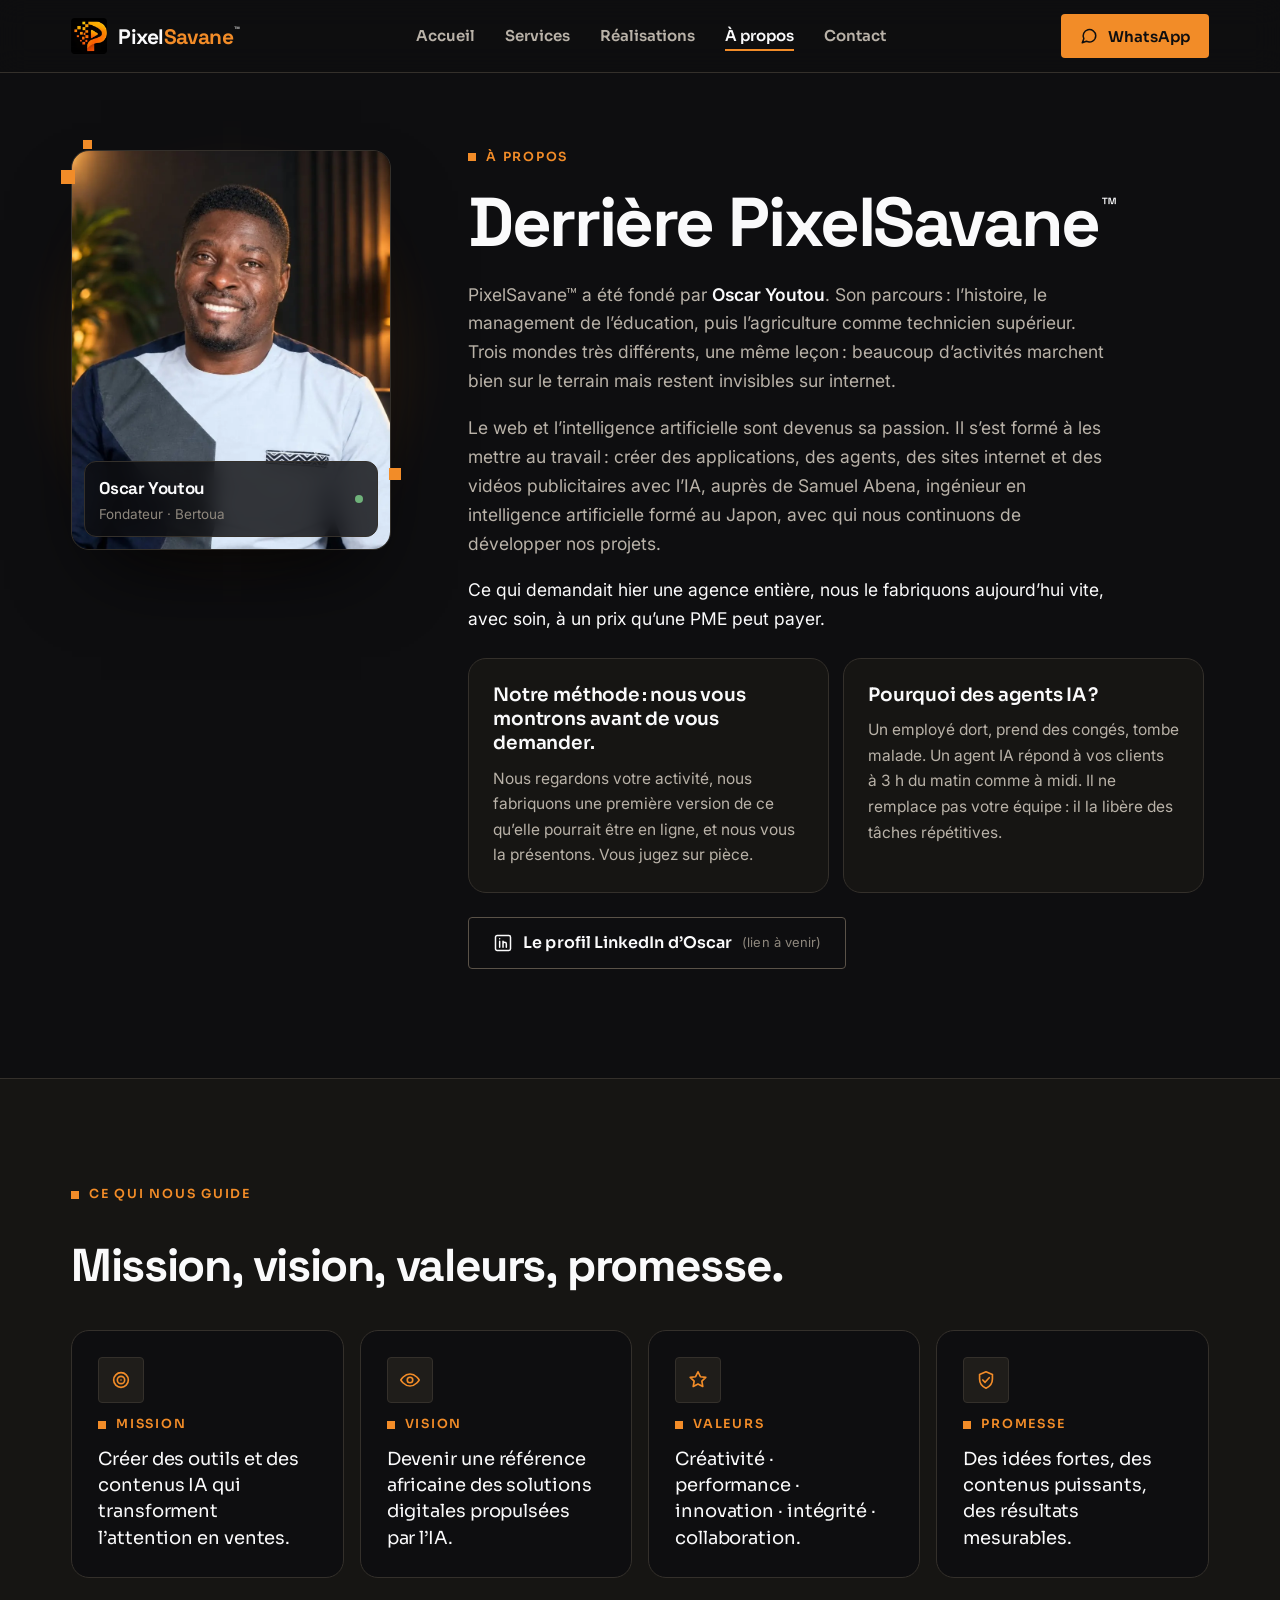
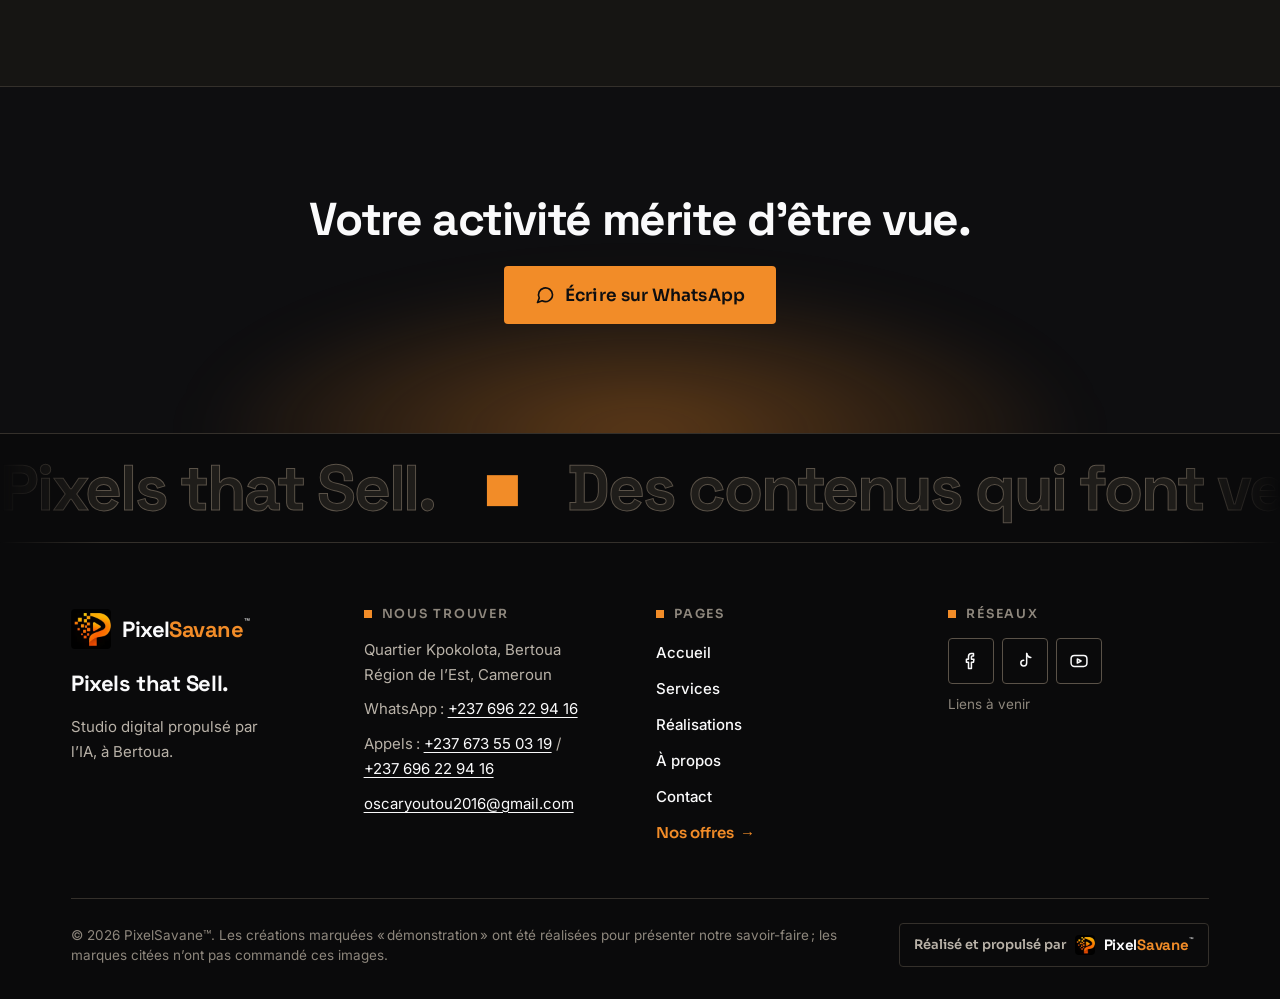
==== commit cc0de75b: "Add files via upload" ====
--- a/a-propos.html
+++ b/a-propos.html
@@ -6,12 +6,14 @@
 <title>À propos · PixelSavane™ : Oscar Youtou, studio digital à Bertoua</title>
 <meta name="description" content="PixelSavane a été fondé par Oscar Youtou à Bertoua : un studio digital propulsé par l’IA qui fait exister en ligne les activités qui marchent sur le terrain.">
 <meta name="theme-color" content="#0E0E10">
+<link rel="canonical" href="https://pixelsavane-site.vercel.app/a-propos.html">
+<meta property="og:url" content="https://pixelsavane-site.vercel.app/a-propos.html">
 <meta property="og:type" content="website">
 <meta property="og:locale" content="fr_FR">
 <meta property="og:site_name" content="PixelSavane">
 <meta property="og:title" content="À propos · Derrière PixelSavane™">
 <meta property="og:description" content="Oscar Youtou, fondateur de PixelSavane, studio digital propulsé par l’IA à Bertoua.">
-<meta property="og:image" content="assets/img/oscar-portrait-pro.jpg">
+<meta property="og:image" content="https://pixelsavane-site.vercel.app/assets/img/oscar-portrait-pro.jpg">
 <link rel="icon" type="image/png" href="assets/img/icone.png">
 <link rel="preconnect" href="https://fonts.googleapis.com">
 <link rel="preconnect" href="https://fonts.gstatic.com" crossorigin>
@@ -45,7 +47,7 @@
 <a href="a-propos.html" aria-current="page" class="ps-mlink ps-pop" style="--d:.15s"><span>À propos</span><small aria-hidden="true">04</small></a>
 <a href="contact.html" class="ps-mlink ps-pop" style="--d:.2s"><span>Contact</span><small aria-hidden="true">05</small></a>
 <a href="https://wa.me/237696229416" data-wa="Bonjour PixelSavane, j’ai un projet :" class="ps-btn ps-btn--o ps-pop" style="--d:.3s;margin-top:20px;width:100%"><svg viewBox="0 0 24 24" fill="none" stroke="currentColor" stroke-width="2" stroke-linecap="round" stroke-linejoin="round" aria-hidden="true"><path d="M21 11.5a8.4 8.4 0 0 1-12.4 7.4L3 21l2.1-5.4A8.4 8.4 0 1 1 21 11.5z"></path></svg>Écrire sur WhatsApp</a>
-<a href="https://pixelsavane-page.vercel.app/" data-lien="pageDeVente" class="ps-btn ps-btn--tarif ps-pop" style="--d:.36s;margin-top:10px;width:100%">Nos tarifs <span class="ps-arr" aria-hidden="true">→</span></a>
+<a href="index.html#tarifs" class="ps-btn ps-btn--tarif ps-pop" style="--d:.36s;margin-top:10px;width:100%">Nos offres <span class="ps-arr" aria-hidden="true">→</span></a>
 </nav>
 </header>
 </div>
@@ -146,7 +148,7 @@
 <a href="realisations.html" class="ps-lnk ps-lnk--w">Réalisations</a>
 <a href="a-propos.html" class="ps-lnk ps-lnk--w">À propos</a>
 <a href="contact.html" class="ps-lnk ps-lnk--w">Contact</a>
-<a href="https://pixelsavane-page.vercel.app/" data-lien="pageDeVente" class="ps-lnk">Nos tarifs <span class="ps-arr" aria-hidden="true">→</span></a>
+<a href="index.html#tarifs" class="ps-lnk">Nos offres <span class="ps-arr" aria-hidden="true">→</span></a>
 </nav>
 <div class="ps-col" style="--g:10px">
 <h2 class="ps-eye ps-ft-h">Réseaux</h2>
--- a/assets/css/pixelsavane.css
+++ b/assets/css/pixelsavane.css
@@ -383,6 +383,103 @@
 .ps-apercu{padding:14px 16px;border-radius:12px;background:var(--ink);border:1px dashed var(--l2);font-size:13px;line-height:1.6;color:#D6D0C7;white-space:pre-line;overflow-wrap:anywhere}
 .ps-apercu>span:first-child{display:block;font-family:var(--fs);font-weight:600;font-size:11.5px;letter-spacing:.14em;text-transform:uppercase;color:var(--t3);margin-bottom:6px}
 
+/* Page de vente (pixelsavane-page) : mêmes jetons, quelques composants en plus */
+.ps-rot{display:inline-block;transition:opacity .3s var(--ease),transform .3s var(--ease)}
+.ps-rot.is-out{opacity:0;transform:translateY(.25em)}
+.ps-prixdep{margin:0;font-size:15px;color:var(--t2)}
+.ps-prixdep strong{font-family:var(--ft);font-weight:700;font-size:20px;color:var(--w);font-variant-numeric:tabular-nums}
+.ps-douleurs{list-style:none;margin:0;padding:0;gap:16px}
+.ps-douleurs>li{padding:26px;gap:12px;background:var(--ink)}
+.ps-douleurs .ps-h3{font-size:clamp(18px,1.45cqi,21px)}
+.ps-svc__prix{display:flex;flex-wrap:wrap;align-items:baseline;gap:6px;padding-top:12px;border-top:1px solid var(--l)}
+.ps-svc__prix .ps-num{font-size:19px;color:var(--w)}
+.ps-svc__prix b{font-family:var(--fs);font-weight:600;font-size:11.5px;letter-spacing:.04em;color:var(--o)}
+.ps-onglets{display:flex;gap:8px;overflow-x:auto;scrollbar-width:none;padding-bottom:2px}
+.ps-onglets::-webkit-scrollbar{display:none}
+.ps-onglets .ps-btn{flex:none}
+.ps-formules{display:grid;gap:16px;grid-template-columns:repeat(auto-fit,minmax(min(260px,100%),1fr))}
+.ps-formule{padding:26px 24px 24px;gap:16px}
+.ps-formule .ps-eye{color:var(--t2)}
+.ps-formule .ps-eye::before{background:var(--o)}
+.ps-formule__prix{margin:0;display:flex;flex-wrap:wrap;align-items:baseline;gap:6px;font-family:var(--ft);font-weight:700;font-size:clamp(34px,3cqi,42px);line-height:1;letter-spacing:-.03em;font-variant-numeric:tabular-nums}
+.ps-formule__prix small{font-family:var(--fs);font-weight:600;font-size:13px;letter-spacing:0;color:var(--t3)}
+.ps-formule__prix b{font-family:var(--fs);font-weight:600;font-size:13px;letter-spacing:.04em;color:var(--o)}
+.ps-formule__mois{margin:-8px 0 0;font-family:var(--fs);font-weight:600;font-size:14px;color:var(--o)}
+.ps-formule .ps-checks{flex:1 1 auto}
+.ps-formule .ps-checks li{font-size:15.5px}
+.ps-formule .ps-btn{align-self:stretch}
+.ps-panneau{animation:psPop .45s var(--ease) both}
+.ps-compo{display:flex;flex-wrap:wrap;align-items:flex-start;gap:clamp(20px,3cqi,40px)}
+.ps-compo__form{flex:1 1 520px;min-width:0;display:flex;flex-direction:column;gap:22px}
+.ps-compo fieldset{margin:0;padding:22px;border-radius:18px;border:1px solid var(--l);background:var(--s1);display:flex;flex-direction:column;gap:12px}
+.ps-compo legend{padding:0 6px;font-family:var(--fs);font-weight:600;font-size:16px}
+.ps-check small{font-family:var(--ft);font-weight:700;font-size:13px;color:var(--t3);font-variant-numeric:tabular-nums}
+.ps-check:has(input:checked) small{color:var(--o)}
+.ps-total{flex:1 1 300px;min-width:0;position:sticky;top:96px;padding:clamp(22px,3cqi,32px);border-radius:18px;border:1px solid var(--o);background:var(--s1);display:flex;flex-direction:column;gap:12px;box-shadow:0 0 60px -20px rgba(242,140,40,.35)}
+.ps-total__prix{margin:0;font-family:var(--ft);font-weight:700;font-size:clamp(40px,4cqi,56px);line-height:1;letter-spacing:-.03em;font-variant-numeric:tabular-nums}
+.ps-total__prix small{font-family:var(--fs);font-size:15px;font-weight:600;color:var(--t2);letter-spacing:0}
+.ps-total__prix b{font-family:var(--fs);font-size:15px;font-weight:600;color:var(--o);letter-spacing:.04em}
+.ps-total .ps-btn[aria-disabled=true]{opacity:.45;pointer-events:none}
+.ps-croix li svg{flex:none;margin-top:1px}
+.ps-pourqui{gap:16px}
+.ps-pourqui>div{padding:28px;gap:18px}
+.ps-faq{border-top:1px solid var(--l)}
+.ps-faq details{border-bottom:1px solid var(--l)}
+.ps-faq summary{display:flex;align-items:center;justify-content:space-between;gap:16px;min-height:64px;padding:12px 4px;cursor:pointer;list-style:none;font-family:var(--fs);font-weight:600;font-size:17px;line-height:1.35}
+.ps-faq summary::-webkit-details-marker{display:none}
+.ps-faq summary::after{content:"+";flex:none;width:32px;height:32px;border-radius:4px;border:1px solid var(--l2);display:flex;align-items:center;justify-content:center;font-family:var(--ft);font-size:20px;color:var(--o);transition:transform .3s var(--ease),background-color .3s}
+.ps-faq details[open] summary::after{transform:rotate(45deg);background:var(--s2)}
+.ps-faq summary:focus-visible{outline:2px solid var(--w);outline-offset:3px}
+.ps-faq .ps-p{padding:0 4px 22px;max-width:44rem}
+@container ps (max-width: 760px){.ps-total{position:static}}
+
+/* Pages de vente par service : même identité, page calme (aucune animation, aucun mouvement au survol) */
+.ps-vente *,.ps-vente *::before,.ps-vente *::after{animation:none!important}
+.ps-vente .ps-card:hover{transform:none;box-shadow:none;border-color:var(--l)}
+.ps-vente .ps-card:hover .ps-media img{transform:none}
+.ps-vente .ps-btn:hover,.ps-vente .ps-btn:active{transform:none}
+.ps-vente .ps-btn--o:hover{box-shadow:none}
+@container ps (max-width: 760px){.ps-vente .ps-btn--xl{padding:0 16px;font-size:16px}}
+.pv-hd__bar{min-height:68px;display:flex;align-items:center;justify-content:space-between;gap:16px}
+.pv-halo{position:absolute;pointer-events:none;background:radial-gradient(closest-side,rgba(242,140,40,.22),rgba(242,140,40,0))}
+.pv-hero{padding-top:clamp(36px,5cqi,80px);overflow:hidden}
+.pv-hero__txt{display:flex;flex-direction:column;gap:22px;align-items:flex-start}
+.pv-ancre{margin:0;font-size:15px;color:var(--t2)}
+.pv-ancre strong{font-family:var(--ft);font-weight:700;font-size:20px;color:var(--w);font-variant-numeric:tabular-nums}
+.pv-visuel{display:grid;grid-template-columns:repeat(2,minmax(0,1fr));gap:14px;align-items:start}
+.pv-visuel figure{margin:0;position:relative}
+.pv-visuel figure:nth-of-type(2){margin-top:36px}
+.pv-visuel .ps-media{aspect-ratio:3/4}
+.pv-visuel figcaption{position:absolute;left:10px;bottom:10px}
+.pv-visuel--une{grid-template-columns:1fr}
+.pv-visuel--une figure:nth-of-type(2){margin-top:0}
+.pv-visuel--une .ps-media{aspect-ratio:16/10}
+.pv-visuel--libre{display:flex;justify-content:center}
+.pv-recoit{gap:clamp(32px,5cqi,72px)}
+.pv-preuves{display:grid;grid-template-columns:repeat(auto-fit,minmax(min(200px,100%),1fr));gap:14px}
+.pv-preuves figure{margin:0}
+.pv-preuves .ps-media{aspect-ratio:4/5}
+.pv-preuves:not(.pv-preuves--large)>figure:only-child{width:100%;max-width:320px;justify-self:center}
+.pv-preuves--large .ps-media{aspect-ratio:16/10}
+.pv-preuves figcaption{padding:12px 14px;display:flex;flex-direction:column;gap:4px}
+.pv-paiement{margin:0;display:flex;flex-wrap:wrap;align-items:center;gap:8px 14px;font-size:15px;color:var(--t2)}
+.pv-paiement b{font-family:var(--fs);font-weight:600;color:var(--w)}
+.pv-offre{width:100%;max-width:560px;padding:clamp(26px,4cqi,40px);gap:18px;align-items:center;border-color:var(--o);box-shadow:0 0 60px -24px rgba(242,140,40,.45)}
+.ps-vente .pv-offre.ps-card:hover{border-color:var(--o);box-shadow:0 0 60px -24px rgba(242,140,40,.45)}
+.pv-offre .ps-formule__prix{justify-content:center;font-size:clamp(44px,5cqi,60px)}
+.pv-offre .ps-checks{align-self:stretch;text-align:left}
+.pv-offre>.ps-btn{width:100%}
+.pv-offre .pv-paiement{justify-content:center}
+.pv-garantie{padding:26px;gap:12px;background:var(--ink)}
+.pv-preuve-texte{width:100%;max-width:640px}
+.pv-mail{margin:0;font-size:15px;color:var(--t2)}
+.pv-mail a{display:inline-flex;align-items:center;min-height:44px;color:var(--w);text-underline-offset:3px;overflow-wrap:anywhere}
+.pv-ft{border-top:1px solid var(--l);background:#0A0A0B}
+.pv-ft__in{padding-block:40px 32px;display:flex;flex-direction:column;gap:22px}
+.pv-ft__liens{display:flex;flex-wrap:wrap;gap:6px 18px}
+.pv-ft__liens a{color:var(--t2);font-size:14.5px;text-underline-offset:3px}
+.pv-ft__liens a:hover{color:var(--w)}
+
 /* Repli des apparitions au défilement (Safari, Firefox) : main.js ajoute .no-vt puis .is-in */
 .no-vt .ps-rv{opacity:0;transform:translateY(26px)}
 .no-vt .ps-rv.is-in{animation:psRise .9s var(--ease) both}
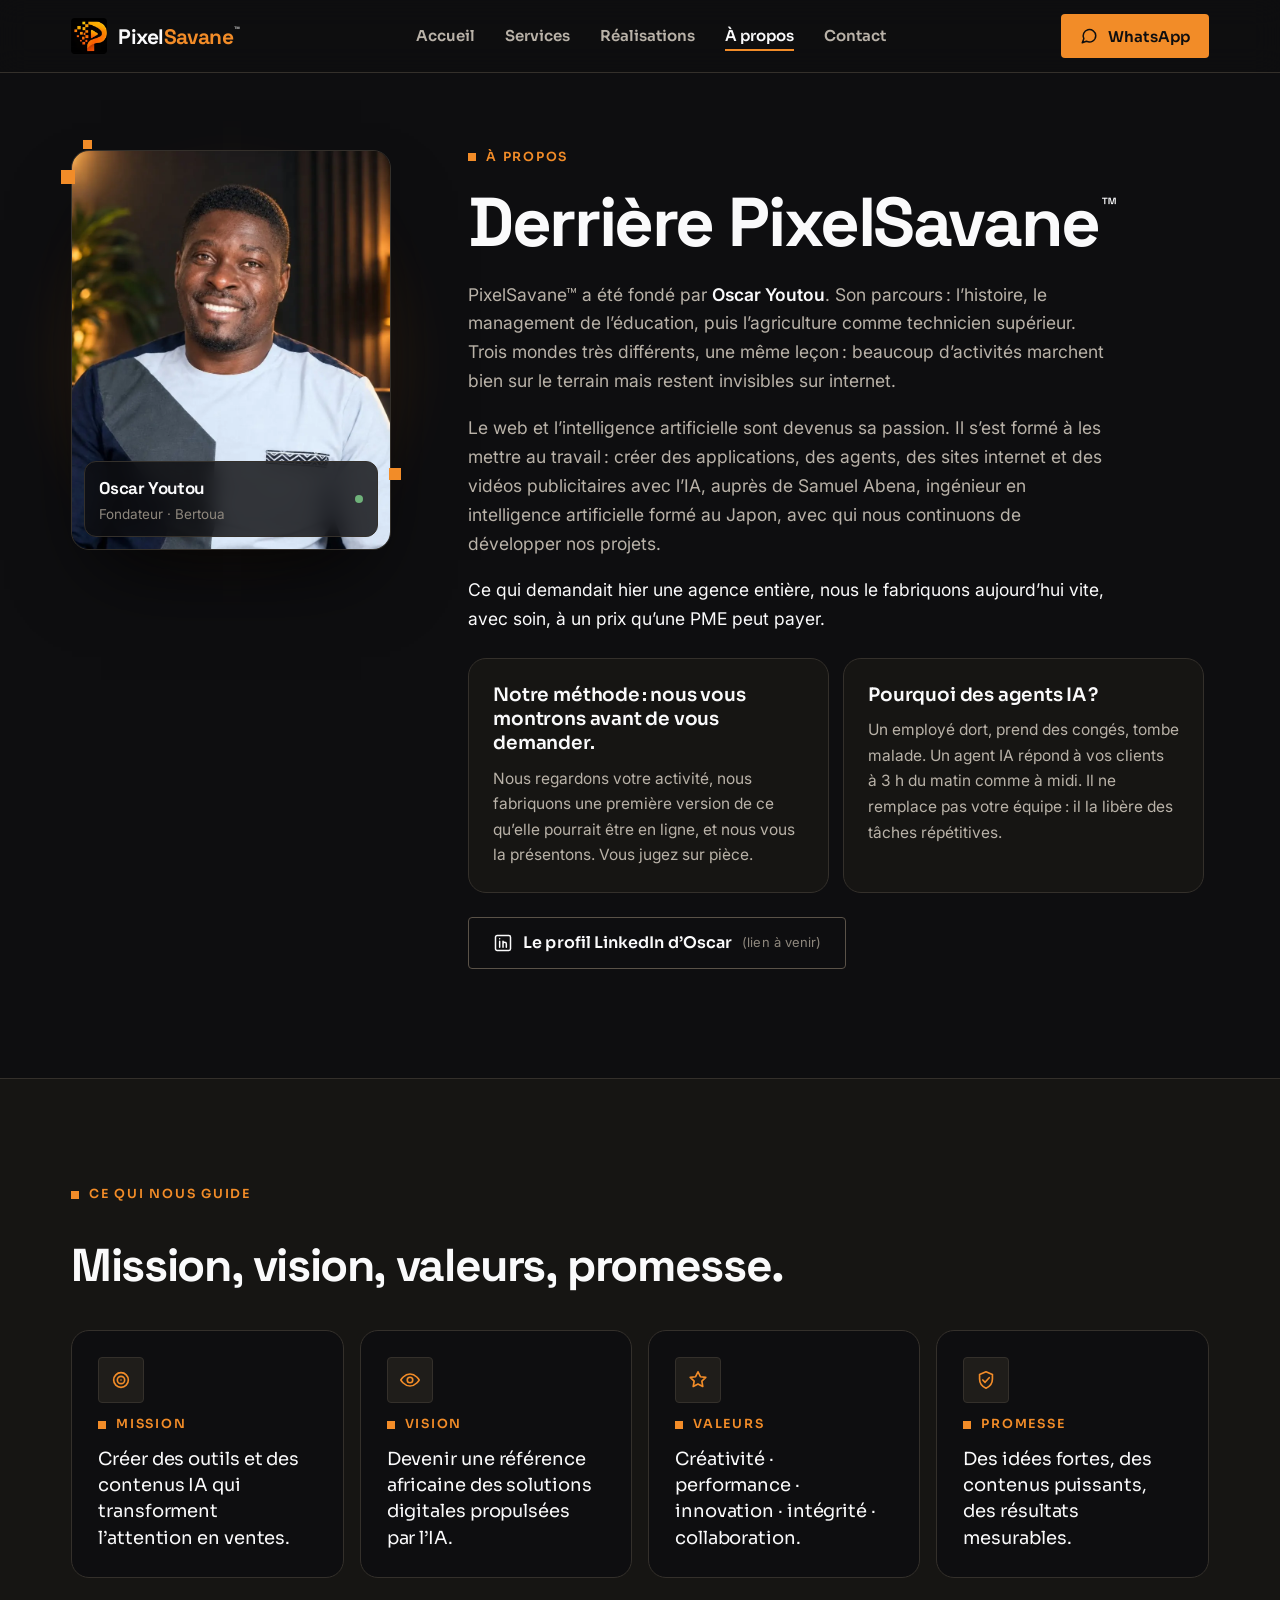
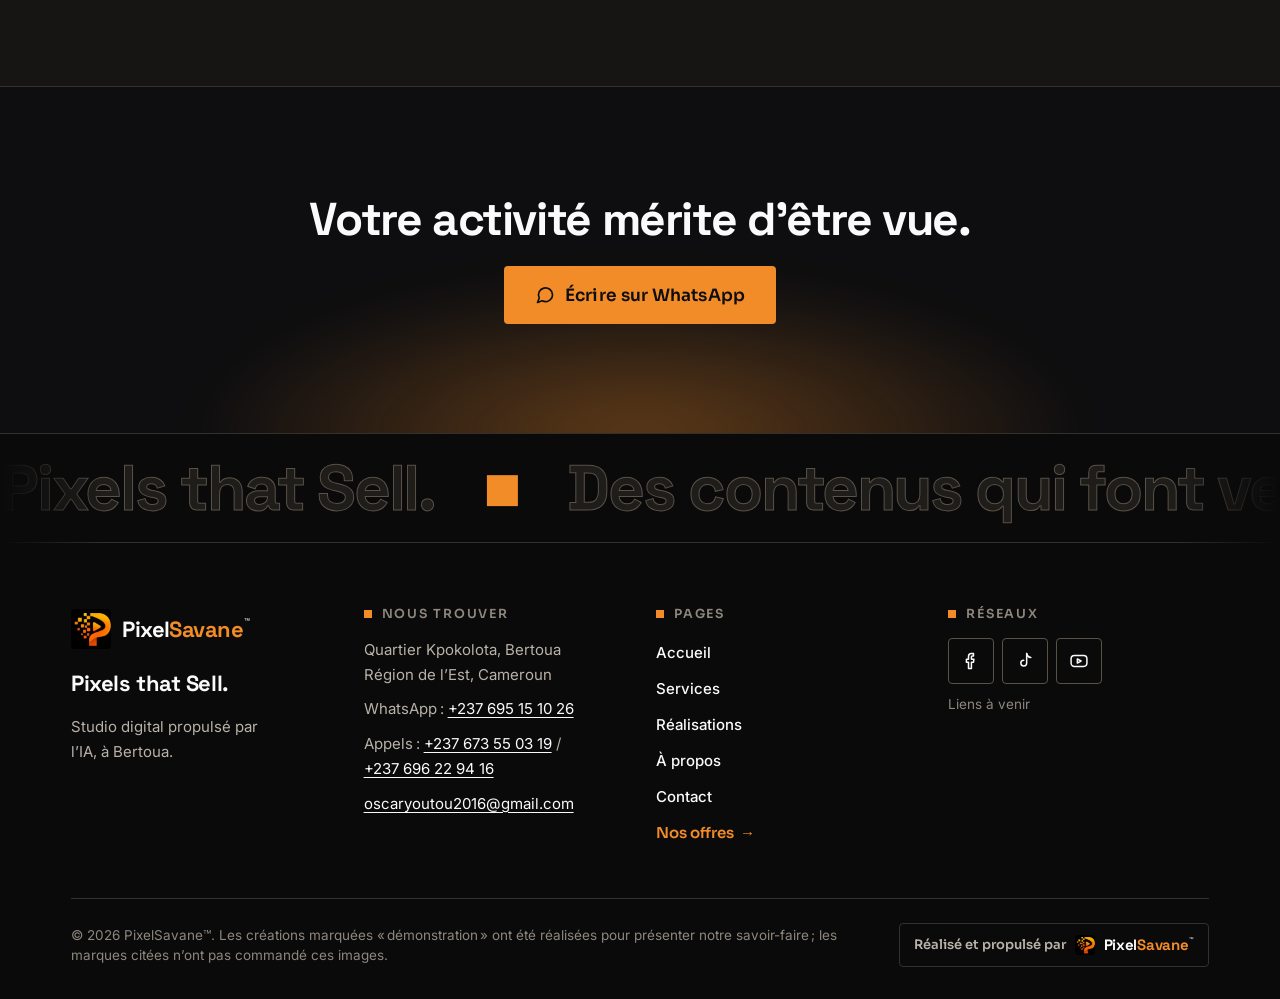
==== commit 002feab7: "Add files via upload" ====
--- a/a-propos.html
+++ b/a-propos.html
@@ -37,7 +37,7 @@
 <a href="a-propos.html" aria-current="page">À propos</a>
 <a href="contact.html">Contact</a>
 </nav>
-<a href="https://wa.me/237696229416" data-wa="Bonjour PixelSavane, j’ai un projet :" class="ps-btn ps-btn--o ps-hd__btn ps-only-d"><svg class="ps-i18" viewBox="0 0 24 24" fill="none" stroke="currentColor" stroke-width="2" stroke-linecap="round" stroke-linejoin="round" aria-hidden="true"><path d="M21 11.5a8.4 8.4 0 0 1-12.4 7.4L3 21l2.1-5.4A8.4 8.4 0 1 1 21 11.5z"></path></svg>WhatsApp</a>
+<a href="https://wa.me/237695151026" data-wa="Bonjour PixelSavane, j’ai un projet :" class="ps-btn ps-btn--o ps-hd__btn ps-only-d"><svg class="ps-i18" viewBox="0 0 24 24" fill="none" stroke="currentColor" stroke-width="2" stroke-linecap="round" stroke-linejoin="round" aria-hidden="true"><path d="M21 11.5a8.4 8.4 0 0 1-12.4 7.4L3 21l2.1-5.4A8.4 8.4 0 1 1 21 11.5z"></path></svg>WhatsApp</a>
 <button type="button" class="ps-btn ps-btn--line ps-hd__btn ps-hd__menu ps-only-m" aria-expanded="false" aria-controls="ps-menu" data-menu><svg class="ps-i18" viewBox="0 0 24 24" fill="none" stroke="currentColor" stroke-width="2" stroke-linecap="round" aria-hidden="true"><path d="M4 7h16M4 12h16M4 17h16"></path></svg><span>Menu</span></button>
 </div>
 <nav id="ps-menu" class="ps-only-m" aria-label="Menu principal" hidden>
@@ -46,7 +46,7 @@
 <a href="realisations.html" class="ps-mlink ps-pop" style="--d:.1s"><span>Réalisations</span><small aria-hidden="true">03</small></a>
 <a href="a-propos.html" aria-current="page" class="ps-mlink ps-pop" style="--d:.15s"><span>À propos</span><small aria-hidden="true">04</small></a>
 <a href="contact.html" class="ps-mlink ps-pop" style="--d:.2s"><span>Contact</span><small aria-hidden="true">05</small></a>
-<a href="https://wa.me/237696229416" data-wa="Bonjour PixelSavane, j’ai un projet :" class="ps-btn ps-btn--o ps-pop" style="--d:.3s;margin-top:20px;width:100%"><svg viewBox="0 0 24 24" fill="none" stroke="currentColor" stroke-width="2" stroke-linecap="round" stroke-linejoin="round" aria-hidden="true"><path d="M21 11.5a8.4 8.4 0 0 1-12.4 7.4L3 21l2.1-5.4A8.4 8.4 0 1 1 21 11.5z"></path></svg>Écrire sur WhatsApp</a>
+<a href="https://wa.me/237695151026" data-wa="Bonjour PixelSavane, j’ai un projet :" class="ps-btn ps-btn--o ps-pop" style="--d:.3s;margin-top:20px;width:100%"><svg viewBox="0 0 24 24" fill="none" stroke="currentColor" stroke-width="2" stroke-linecap="round" stroke-linejoin="round" aria-hidden="true"><path d="M21 11.5a8.4 8.4 0 0 1-12.4 7.4L3 21l2.1-5.4A8.4 8.4 0 1 1 21 11.5z"></path></svg>Écrire sur WhatsApp</a>
 <a href="index.html#tarifs" class="ps-btn ps-btn--tarif ps-pop" style="--d:.36s;margin-top:10px;width:100%">Nos offres <span class="ps-arr" aria-hidden="true">→</span></a>
 </nav>
 </header>
@@ -117,7 +117,7 @@
 <div class="ps-glow" aria-hidden="true" style="left:15%;right:15%;bottom:-45%;height:90%"></div>
 <div class="ps-wrap ps-rv" style="position:relative;display:flex;flex-direction:column;align-items:center;text-align:center;gap:22px">
 <h2 id="t-appel" class="ps-h2">Votre activité mérite d’être&nbsp;vue.</h2>
-<a href="https://wa.me/237696229416" data-wa="Bonjour PixelSavane, voici ce que je fais :" class="ps-btn ps-btn--o ps-btn--xl"><svg viewBox="0 0 24 24" fill="none" stroke="currentColor" stroke-width="2" stroke-linecap="round" stroke-linejoin="round" aria-hidden="true"><path d="M21 11.5a8.4 8.4 0 0 1-12.4 7.4L3 21l2.1-5.4A8.4 8.4 0 1 1 21 11.5z"></path></svg>Écrire sur WhatsApp</a>
+<a href="https://wa.me/237695151026" data-wa="Bonjour PixelSavane, voici ce que je fais :" class="ps-btn ps-btn--o ps-btn--xl"><svg viewBox="0 0 24 24" fill="none" stroke="currentColor" stroke-width="2" stroke-linecap="round" stroke-linejoin="round" aria-hidden="true"><path d="M21 11.5a8.4 8.4 0 0 1-12.4 7.4L3 21l2.1-5.4A8.4 8.4 0 1 1 21 11.5z"></path></svg>Écrire sur WhatsApp</a>
 </div>
 </section>
 
@@ -137,7 +137,7 @@
 <div class="ps-col" style="--g:10px">
 <h2 class="ps-eye ps-ft-h">Nous trouver</h2>
 <p class="ps-p">Quartier Kpokolota, Bertoua<br>Région de l’Est, Cameroun</p>
-<p class="ps-p">WhatsApp&#8239;: <a href="https://wa.me/237696229416" class="ps-ft-a">+237 696 22 94 16</a></p>
+<p class="ps-p">WhatsApp&#8239;: <a href="https://wa.me/237695151026" class="ps-ft-a">+237 695 15 10 26</a></p>
 <p class="ps-p">Appels&#8239;: <a href="tel:+237673550319" class="ps-ft-a">+237 673 55 03 19</a> / <a href="tel:+237696229416" class="ps-ft-a">+237 696 22 94 16</a></p>
 <p class="ps-p"><a href="mailto:oscaryoutou2016@gmail.com" class="ps-ft-mail">oscaryoutou2016@gmail.com</a></p>
 </div>
@@ -168,7 +168,7 @@
 </footer>
 
 <div class="ps-only-m ps-mbar">
-<a href="https://wa.me/237696229416" data-wa="Bonjour PixelSavane, j’ai un projet :" class="ps-btn ps-btn--o"><svg viewBox="0 0 24 24" fill="none" stroke="currentColor" stroke-width="2" stroke-linecap="round" stroke-linejoin="round" aria-hidden="true"><path d="M21 11.5a8.4 8.4 0 0 1-12.4 7.4L3 21l2.1-5.4A8.4 8.4 0 1 1 21 11.5z"></path></svg>Écrire sur WhatsApp</a>
+<a href="https://wa.me/237695151026" data-wa="Bonjour PixelSavane, j’ai un projet :" class="ps-btn ps-btn--o"><svg viewBox="0 0 24 24" fill="none" stroke="currentColor" stroke-width="2" stroke-linecap="round" stroke-linejoin="round" aria-hidden="true"><path d="M21 11.5a8.4 8.4 0 0 1-12.4 7.4L3 21l2.1-5.4A8.4 8.4 0 1 1 21 11.5z"></path></svg>Écrire sur WhatsApp</a>
 </div>
 </div>
 </body>
--- a/assets/css/pixelsavane.css
+++ b/assets/css/pixelsavane.css
@@ -467,6 +467,7 @@
 .pv-offre{width:100%;max-width:560px;padding:clamp(26px,4cqi,40px);gap:18px;align-items:center;border-color:var(--o);box-shadow:0 0 60px -24px rgba(242,140,40,.45)}
 .ps-vente .pv-offre.ps-card:hover{border-color:var(--o);box-shadow:0 0 60px -24px rgba(242,140,40,.45)}
 .pv-offre .ps-formule__prix{justify-content:center;font-size:clamp(44px,5cqi,60px)}
+.pv-offre .ps-formule__prix small{flex-basis:100%;text-align:center;margin-bottom:6px;font-size:16px;color:var(--t2)}
 .pv-offre .ps-checks{align-self:stretch;text-align:left}
 .pv-offre>.ps-btn{width:100%}
 .pv-offre .pv-paiement{justify-content:center}
